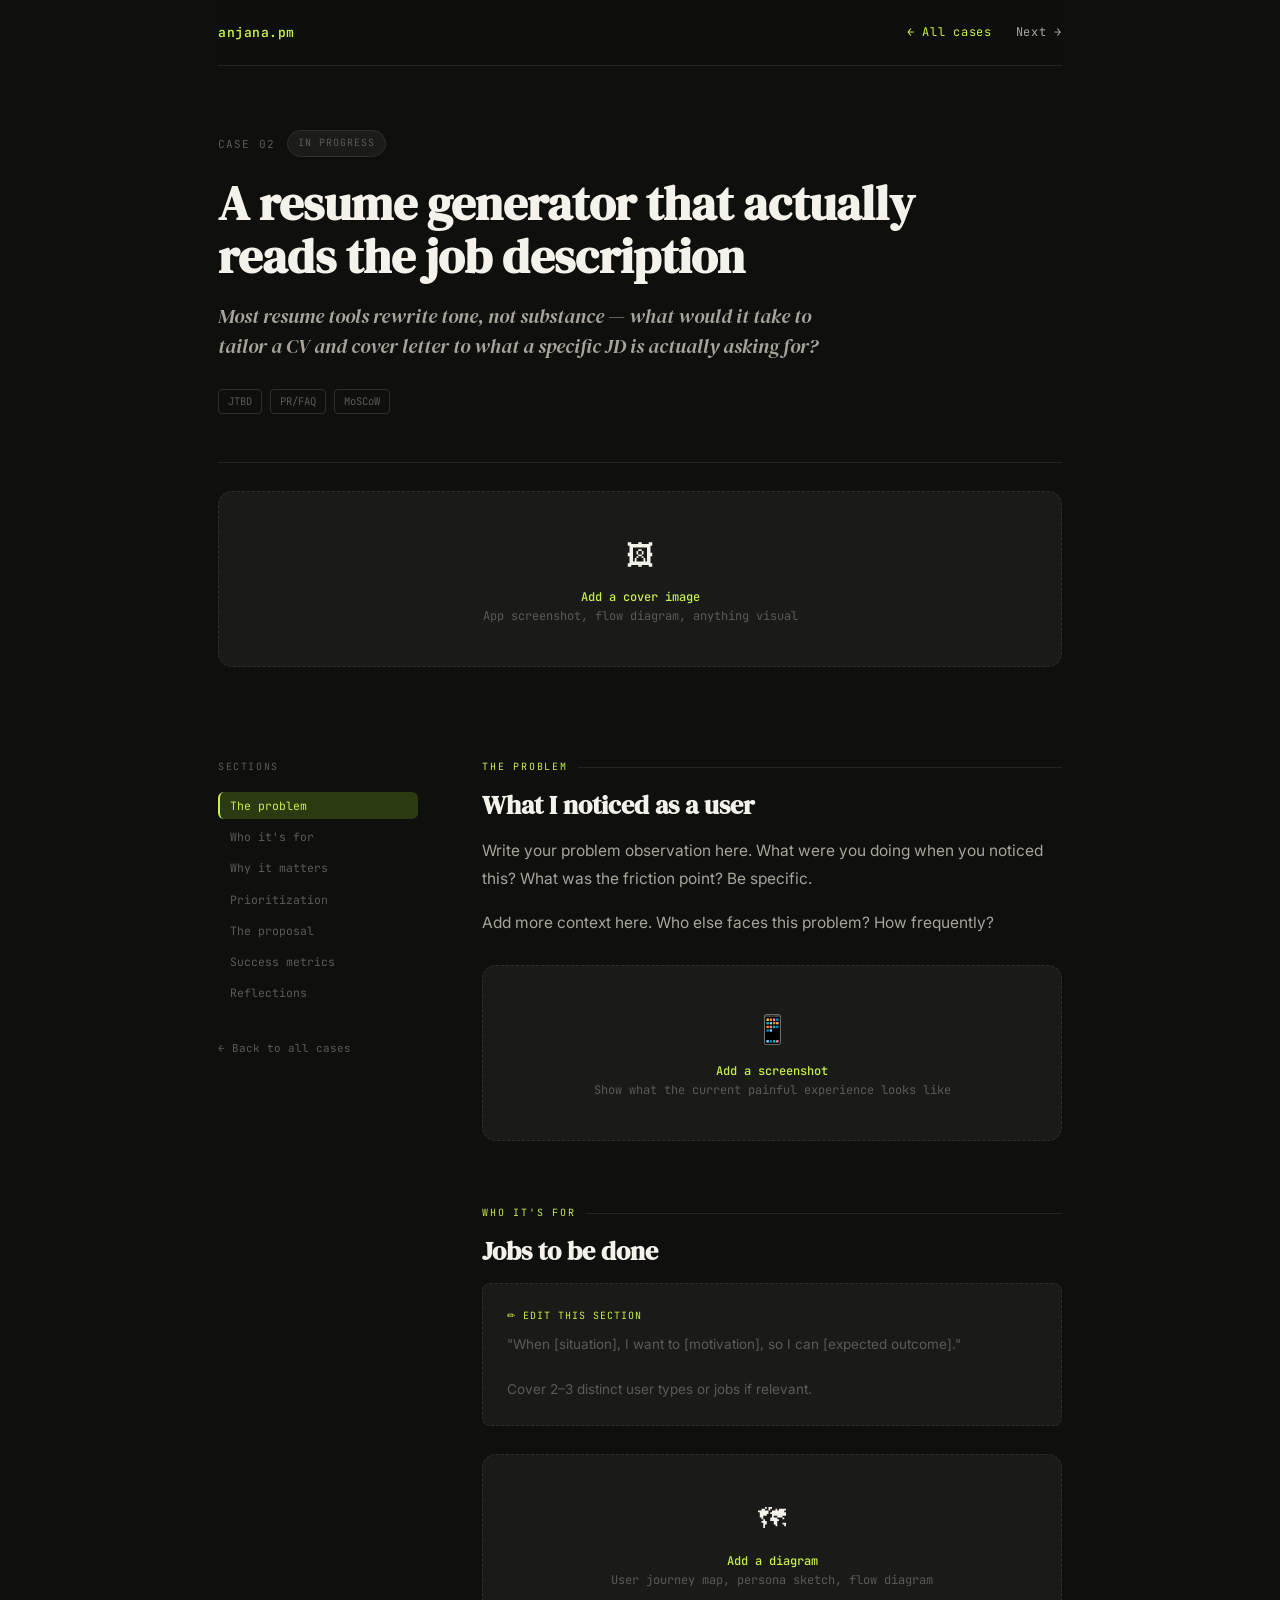
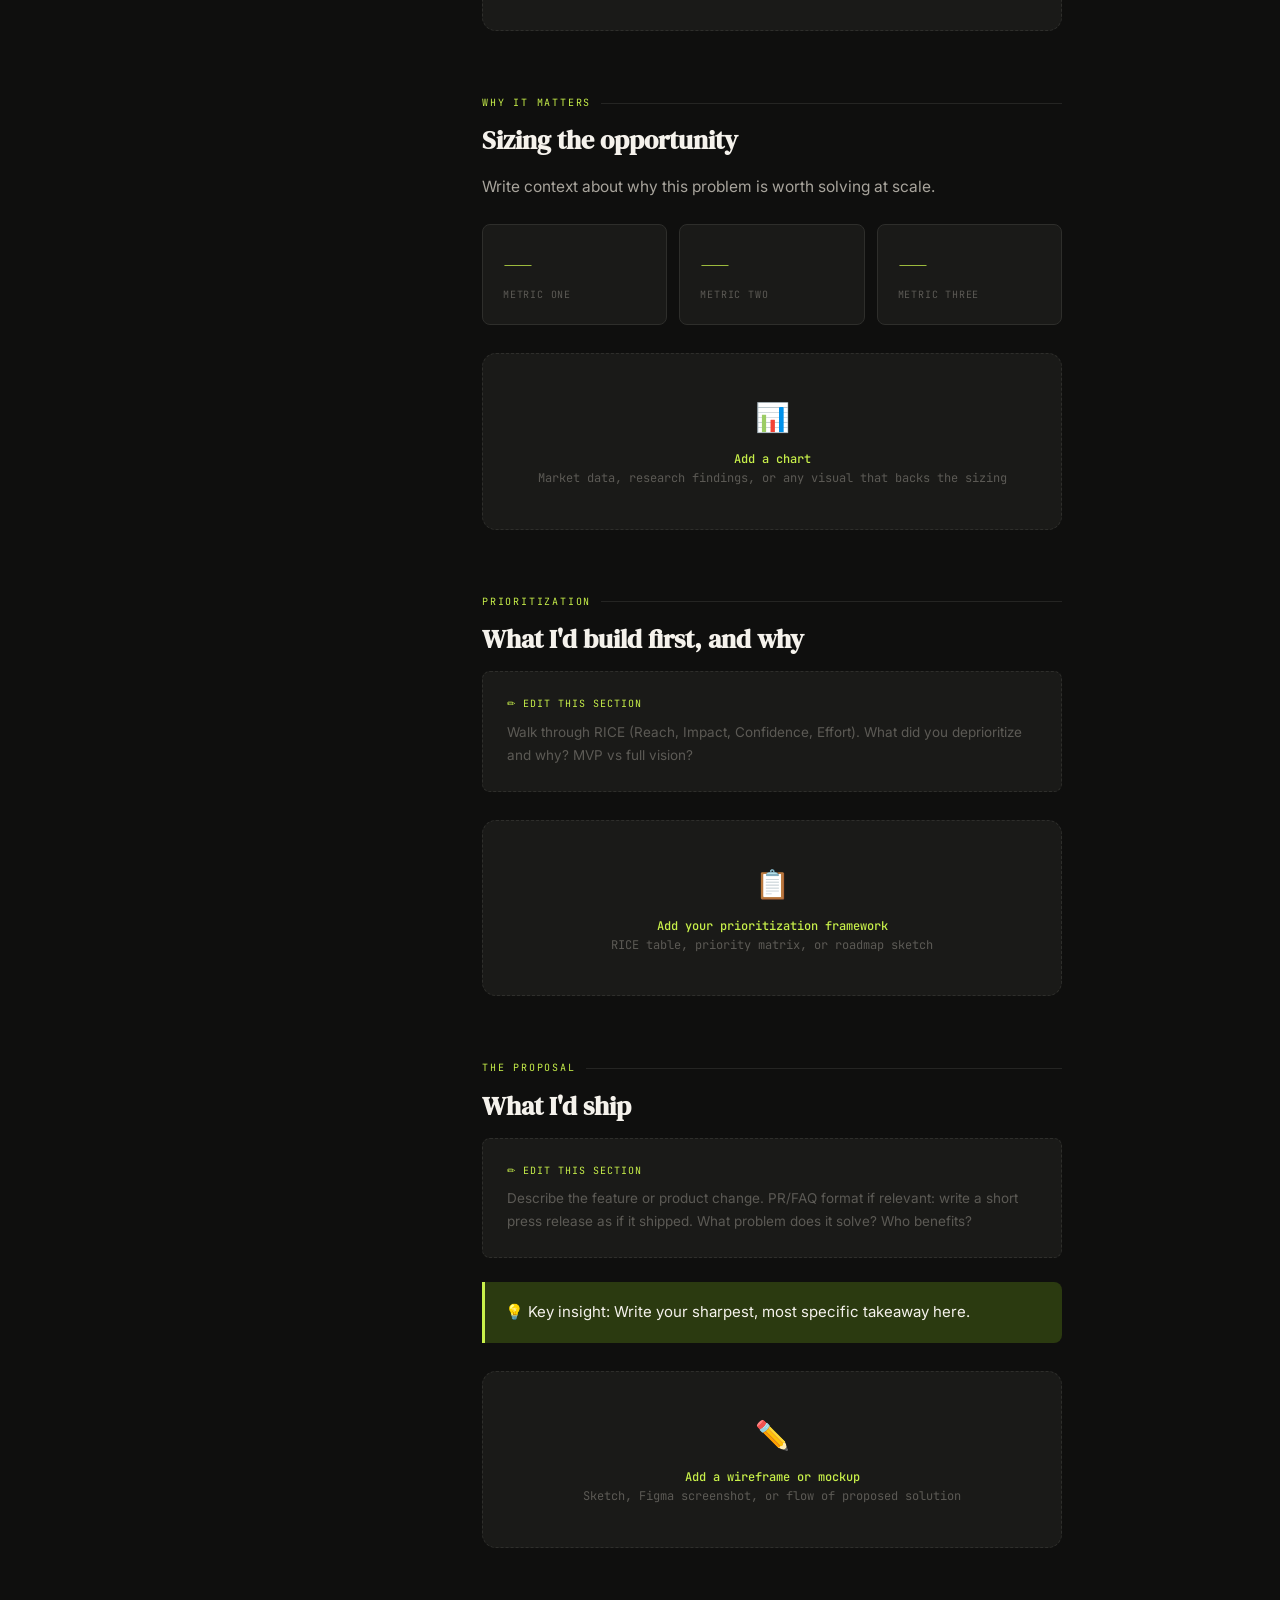
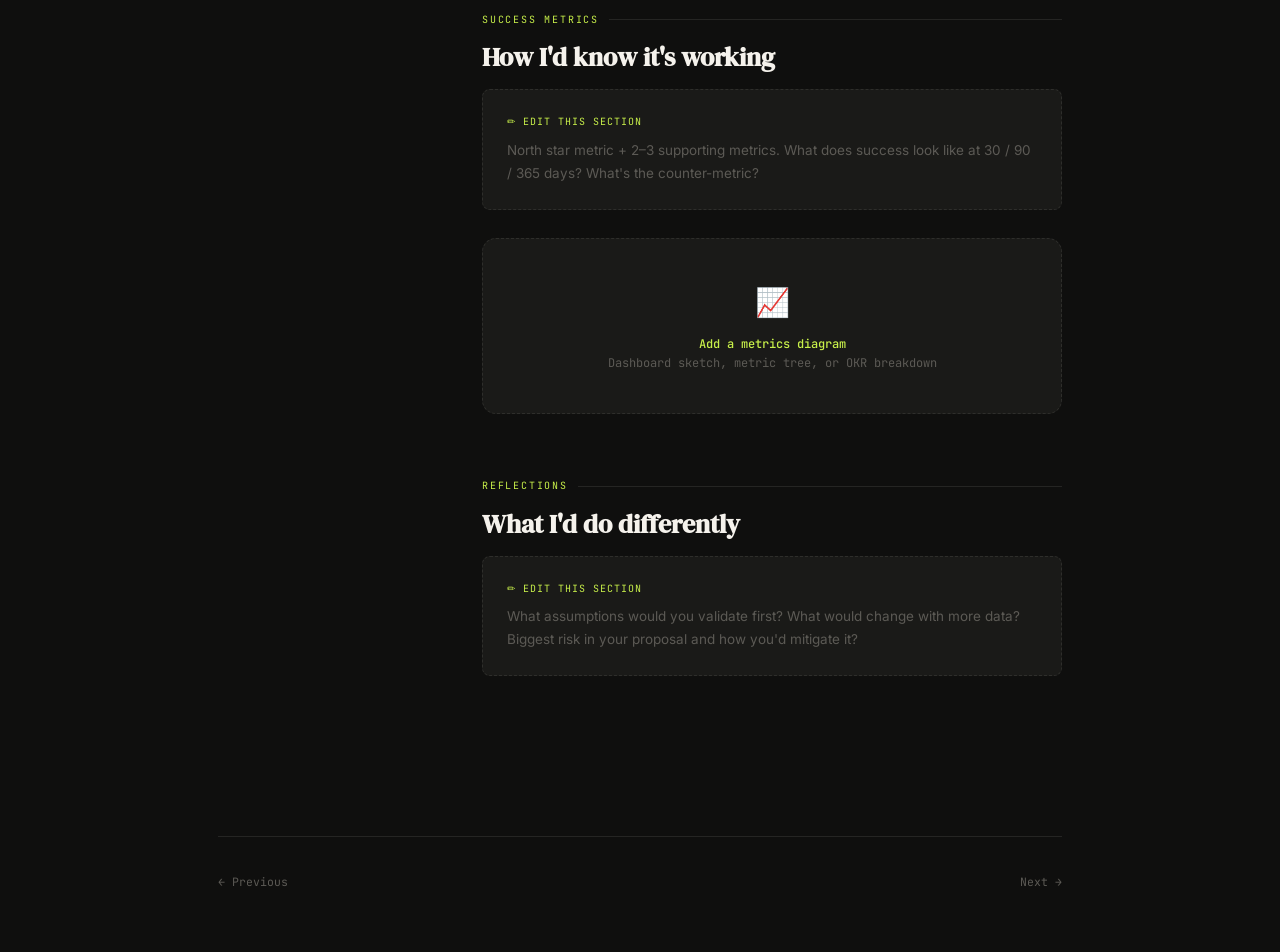
==== case-02.html @ 4e070dc6 "Add files via upload" ====
<!DOCTYPE html>
<html lang="en">
<head>
<meta charset="UTF-8">
<meta name="viewport" content="width=device-width, initial-scale=1.0">
<title>Case 02 — Resume Generator · Anjana</title>
<link rel="stylesheet" href="style.css">
</head>
<body>

<div class="wrap">
  <nav class="site-nav">
    <a href="index.html" class="nav-logo">anjana.pm</a>
    <div class="nav-links">
      <a href="index.html" class="active">← All cases</a>
      <a href="case-03.html">Next →</a>
    </div>
  </nav>
</div>

<div class="wrap">
  <div class="case-hero">
    <div class="case-hero-top">
      <span class="case-hero-num">CASE 02</span>
      <span class="badge draft">In progress</span>
    </div>
    <h1>A resume generator that actually reads the job description</h1>
    <p class="case-hero-q">Most resume tools rewrite tone, not substance — what would it take to tailor a CV and cover letter to what a specific JD is actually asking for?</p>
    <div class="case-hero-meta">
      <span class="tag">JTBD</span>
      <span class="tag">PR/FAQ</span>
      <span class="tag">MoSCoW</span>
    </div>
  </div>
</div>

<!-- Hero image zone -->
<div class="wrap">

        <!-- IMAGE ZONE -->
        <div class="img-zone" data-key="c02-hero" style="max-width: 100%;">
          <input type="file" accept="image/*">
          <div class="img-drop">
            <div class="img-drop-icon">🖼</div>
            <div class="img-drop-text">
              <strong>Add a cover image</strong><br>
              App screenshot, flow diagram, anything visual
            </div>
          </div>
          <div class="img-preview">
            <img src="" alt="Add a cover image">
            <button class="img-remove">Remove</button>
            <p class="img-preview-caption">Add a cover image</p>
          </div>
        </div>
</div>

<div class="wrap">
  <div class="case-layout">

    <aside class="case-sidebar">
      <div class="sidebar-label">Sections</div>
      <ul class="sidebar-nav">
        <li><a href="#problem">The problem</a></li>
        <li><a href="#jtbd">Who it's for</a></li>
        <li><a href="#sizing">Why it matters</a></li>
        <li><a href="#prioritization">Prioritization</a></li>
        <li><a href="#proposal">The proposal</a></li>
        <li><a href="#metrics">Success metrics</a></li>
        <li><a href="#reflections">Reflections</a></li>
      </ul>
      <a href="index.html" class="sidebar-back">← Back to all cases</a>
    </aside>

    <main>

      <section class="cs-section" id="problem">
        <div class="cs-section-label">The problem</div>
        <h2>What I noticed as a user</h2>
        <p><!-- EDIT: Describe the friction. Specific moment, specific pain. -->
          Write your problem observation here. What were you doing when you noticed this? What was the friction point? Be specific.
        </p>
        <p><!-- EDIT: Add more context. Who else faces this? How often? -->
          Add more context here. Who else faces this problem? How frequently?
        </p>

        <!-- IMAGE ZONE -->
        <div class="img-zone" data-key="c02-problem">
          <input type="file" accept="image/*">
          <div class="img-drop">
            <div class="img-drop-icon">📱</div>
            <div class="img-drop-text">
              <strong>Add a screenshot</strong><br>
              Show what the current painful experience looks like
            </div>
          </div>
          <div class="img-preview">
            <img src="" alt="Add a screenshot">
            <button class="img-remove">Remove</button>
            <p class="img-preview-caption">Add a screenshot</p>
          </div>
        </div>
      </section>

      <section class="cs-section" id="jtbd">
        <div class="cs-section-label">Who it's for</div>
        <h2>Jobs to be done</h2>
        <div class="placeholder">
          <div class="placeholder-label">✏ Edit this section</div>
          <p>"When [situation], I want to [motivation], so I can [expected outcome]."<br><br>Cover 2–3 distinct user types or jobs if relevant.</p>
        </div>

        <!-- IMAGE ZONE -->
        <div class="img-zone" data-key="c02-jtbd">
          <input type="file" accept="image/*">
          <div class="img-drop">
            <div class="img-drop-icon">🗺</div>
            <div class="img-drop-text">
              <strong>Add a diagram</strong><br>
              User journey map, persona sketch, flow diagram
            </div>
          </div>
          <div class="img-preview">
            <img src="" alt="Add a diagram">
            <button class="img-remove">Remove</button>
            <p class="img-preview-caption">Add a diagram</p>
          </div>
        </div>
      </section>

      <section class="cs-section" id="sizing">
        <div class="cs-section-label">Why it matters</div>
        <h2>Sizing the opportunity</h2>
        <p><!-- EDIT: Market size, frequency, who gets hurt at scale -->
          Write context about why this problem is worth solving at scale.
        </p>
        <div class="metrics-row">
          <div class="metric-card"><div class="metric-value">—</div><div class="metric-label">Metric one</div></div>
          <div class="metric-card"><div class="metric-value">—</div><div class="metric-label">Metric two</div></div>
          <div class="metric-card"><div class="metric-value">—</div><div class="metric-label">Metric three</div></div>
        </div>

        <!-- IMAGE ZONE -->
        <div class="img-zone" data-key="c02-sizing">
          <input type="file" accept="image/*">
          <div class="img-drop">
            <div class="img-drop-icon">📊</div>
            <div class="img-drop-text">
              <strong>Add a chart</strong><br>
              Market data, research findings, or any visual that backs the sizing
            </div>
          </div>
          <div class="img-preview">
            <img src="" alt="Add a chart">
            <button class="img-remove">Remove</button>
            <p class="img-preview-caption">Add a chart</p>
          </div>
        </div>
      </section>

      <section class="cs-section" id="prioritization">
        <div class="cs-section-label">Prioritization</div>
        <h2>What I'd build first, and why</h2>
        <div class="placeholder">
          <div class="placeholder-label">✏ Edit this section</div>
          <p>Walk through RICE (Reach, Impact, Confidence, Effort). What did you deprioritize and why? MVP vs full vision?</p>
        </div>

        <!-- IMAGE ZONE -->
        <div class="img-zone" data-key="c02-priority">
          <input type="file" accept="image/*">
          <div class="img-drop">
            <div class="img-drop-icon">📋</div>
            <div class="img-drop-text">
              <strong>Add your prioritization framework</strong><br>
              RICE table, priority matrix, or roadmap sketch
            </div>
          </div>
          <div class="img-preview">
            <img src="" alt="Add your prioritization framework">
            <button class="img-remove">Remove</button>
            <p class="img-preview-caption">Add your prioritization framework</p>
          </div>
        </div>
      </section>

      <section class="cs-section" id="proposal">
        <div class="cs-section-label">The proposal</div>
        <h2>What I'd ship</h2>
        <div class="placeholder">
          <div class="placeholder-label">✏ Edit this section</div>
          <p>Describe the feature or product change. PR/FAQ format if relevant: write a short press release as if it shipped. What problem does it solve? Who benefits?</p>
        </div>
        <div class="callout">
          💡 Key insight: Write your sharpest, most specific takeaway here.
        </div>

        <!-- IMAGE ZONE -->
        <div class="img-zone" data-key="c02-proposal">
          <input type="file" accept="image/*">
          <div class="img-drop">
            <div class="img-drop-icon">✏️</div>
            <div class="img-drop-text">
              <strong>Add a wireframe or mockup</strong><br>
              Sketch, Figma screenshot, or flow of proposed solution
            </div>
          </div>
          <div class="img-preview">
            <img src="" alt="Add a wireframe or mockup">
            <button class="img-remove">Remove</button>
            <p class="img-preview-caption">Add a wireframe or mockup</p>
          </div>
        </div>
      </section>

      <section class="cs-section" id="metrics">
        <div class="cs-section-label">Success metrics</div>
        <h2>How I'd know it's working</h2>
        <div class="placeholder">
          <div class="placeholder-label">✏ Edit this section</div>
          <p>North star metric + 2–3 supporting metrics. What does success look like at 30 / 90 / 365 days? What's the counter-metric?</p>
        </div>

        <!-- IMAGE ZONE -->
        <div class="img-zone" data-key="c02-metrics">
          <input type="file" accept="image/*">
          <div class="img-drop">
            <div class="img-drop-icon">📈</div>
            <div class="img-drop-text">
              <strong>Add a metrics diagram</strong><br>
              Dashboard sketch, metric tree, or OKR breakdown
            </div>
          </div>
          <div class="img-preview">
            <img src="" alt="Add a metrics diagram">
            <button class="img-remove">Remove</button>
            <p class="img-preview-caption">Add a metrics diagram</p>
          </div>
        </div>
      </section>

      <section class="cs-section" id="reflections">
        <div class="cs-section-label">Reflections</div>
        <h2>What I'd do differently</h2>
        <div class="placeholder">
          <div class="placeholder-label">✏ Edit this section</div>
          <p>What assumptions would you validate first? What would change with more data? Biggest risk in your proposal and how you'd mitigate it?</p>
        </div>
      </section>

    </main>
  </div>

  <footer class="site-footer">
    <a href="case-01.html">← Previous</a>
    <a href="case-03.html">Next →</a>
  </footer>
</div>

<script src="portfolio.js"></script>
</body>
</html>
---- style.css ----
/* ═══════════════════════════════════════════════
   ANJANA — PM PORTFOLIO · STYLE SYSTEM
   Dark canvas · Chartreuse accent · Mono precision
   ═══════════════════════════════════════════════ */

@import url('https://fonts.googleapis.com/css2?family=DM+Serif+Display:ital@0;1&family=Inter:wght@400;500;600&family=JetBrains+Mono:wght@400;500;600&display=swap');

:root {
  --bg:           #0F0F0E;
  --surface:      #1A1A18;
  --surface-high: #242422;
  --border:       #2E2E2B;
  --border-soft:  #252523;
  --ink:          #F5F2EC;
  --ink-mid:      #A8A49C;
  --ink-dim:      #5C5A55;
  --accent:       #C8F04A;
  --accent-dim:   #2B3A10;
  --danger:       #F04A4A;
  --radius-sm:    8px;
  --radius-md:    14px;
  --radius-lg:    20px;
}

*, *::before, *::after { margin: 0; padding: 0; box-sizing: border-box; }
html { scroll-behavior: smooth; }

body {
  background: var(--bg);
  color: var(--ink);
  font-family: 'Inter', sans-serif;
  line-height: 1.65;
  -webkit-font-smoothing: antialiased;
  min-height: 100vh;
}

/* ── SCROLLBAR ── */
::-webkit-scrollbar { width: 6px; }
::-webkit-scrollbar-track { background: var(--bg); }
::-webkit-scrollbar-thumb { background: var(--border); border-radius: 3px; }

/* ── LAYOUT ── */
.wrap {
  max-width: 900px;
  margin: 0 auto;
  padding: 0 28px;
}

/* ── NAV ── */
.site-nav {
  display: flex;
  justify-content: space-between;
  align-items: center;
  padding: 22px 0;
  border-bottom: 1px solid var(--border-soft);
  position: sticky;
  top: 0;
  background: rgba(15,15,14,0.92);
  backdrop-filter: blur(12px);
  -webkit-backdrop-filter: blur(12px);
  z-index: 100;
}

.nav-logo {
  font-family: 'JetBrains Mono', monospace;
  font-size: 13px;
  font-weight: 600;
  color: var(--accent);
  text-decoration: none;
  letter-spacing: 0.04em;
}

.nav-links {
  display: flex;
  gap: 24px;
  align-items: center;
}

.nav-links a {
  font-family: 'JetBrains Mono', monospace;
  font-size: 12px;
  color: var(--ink-mid);
  text-decoration: none;
  letter-spacing: 0.06em;
  transition: color 0.2s;
}

.nav-links a:hover { color: var(--ink); }
.nav-links a.active { color: var(--accent); }

/* ── HOMEPAGE HERO ── */
.hero {
  padding: 96px 0 80px;
}

.hero-eyebrow {
  font-family: 'JetBrains Mono', monospace;
  font-size: 11px;
  letter-spacing: 0.18em;
  text-transform: uppercase;
  color: var(--accent);
  margin-bottom: 28px;
  display: flex;
  align-items: center;
  gap: 10px;
}

.hero-eyebrow::before {
  content: '';
  width: 20px; height: 1px;
  background: var(--accent);
  display: block;
}

.hero h1 {
  font-family: 'DM Serif Display', serif;
  font-size: clamp(40px, 7vw, 72px);
  line-height: 1.05;
  letter-spacing: -0.02em;
  margin-bottom: 28px;
  max-width: 720px;
}

.hero h1 em {
  font-style: italic;
  color: var(--accent);
}

.hero-lede {
  font-size: 17px;
  color: var(--ink-mid);
  max-width: 520px;
  margin-bottom: 40px;
  line-height: 1.7;
}

.hero-meta {
  display: flex;
  flex-wrap: wrap;
  gap: 10px;
}

.chip {
  font-family: 'JetBrains Mono', monospace;
  font-size: 11.5px;
  color: var(--ink-mid);
  border: 1px solid var(--border);
  border-radius: 100px;
  padding: 6px 14px;
  background: var(--surface);
  transition: border-color 0.2s, color 0.2s;
}

.chip a { color: inherit; text-decoration: none; }
.chip:hover { border-color: var(--accent); color: var(--accent); }

/* ── CASES GRID ── */
.cases-label {
  font-family: 'JetBrains Mono', monospace;
  font-size: 11px;
  letter-spacing: 0.16em;
  text-transform: uppercase;
  color: var(--ink-dim);
  padding: 56px 0 20px;
  border-top: 1px solid var(--border-soft);
}

.cases-list {
  display: flex;
  flex-direction: column;
  gap: 2px;
  padding-bottom: 80px;
}

/* ── CASE CARD ── */
.case-card {
  display: block;
  text-decoration: none;
  color: var(--ink);
  background: var(--surface);
  border: 1px solid var(--border-soft);
  border-radius: var(--radius-md);
  padding: 32px 32px 28px;
  position: relative;
  overflow: hidden;
  transition: border-color 0.25s, background 0.25s;
}

.case-card::before {
  content: attr(data-num);
  font-family: 'DM Serif Display', serif;
  font-size: 140px;
  color: var(--surface-high);
  position: absolute;
  right: 20px;
  top: -20px;
  line-height: 1;
  pointer-events: none;
  transition: color 0.25s, transform 0.35s cubic-bezier(0.22,1,0.36,1);
  transform: translateY(8px);
}

.case-card:hover {
  border-color: var(--accent);
  background: var(--surface-high);
}

.case-card:hover::before {
  color: rgba(200,240,74,0.07);
  transform: translateY(0px);
}

.card-top {
  display: flex;
  justify-content: space-between;
  align-items: center;
  margin-bottom: 16px;
  position: relative;
  z-index: 1;
}

.card-num {
  font-family: 'JetBrains Mono', monospace;
  font-size: 11px;
  color: var(--ink-dim);
  letter-spacing: 0.1em;
}

.badge {
  font-family: 'JetBrains Mono', monospace;
  font-size: 10px;
  letter-spacing: 0.1em;
  text-transform: uppercase;
  padding: 4px 10px;
  border-radius: 100px;
}

.badge.live    { background: var(--accent-dim); color: var(--accent); }
.badge.draft   { background: rgba(255,255,255,0.05); color: var(--ink-dim); border: 1px solid var(--border); }

.card-title {
  font-family: 'DM Serif Display', serif;
  font-size: 22px;
  line-height: 1.25;
  margin-bottom: 10px;
  max-width: 560px;
  position: relative;
  z-index: 1;
}

.card-question {
  font-size: 14px;
  color: var(--ink-mid);
  margin-bottom: 22px;
  max-width: 500px;
  line-height: 1.65;
  position: relative;
  z-index: 1;
}

.card-footer {
  display: flex;
  justify-content: space-between;
  align-items: center;
  flex-wrap: wrap;
  gap: 12px;
  padding-top: 18px;
  border-top: 1px solid var(--border-soft);
  position: relative;
  z-index: 1;
}

.tags { display: flex; gap: 6px; flex-wrap: wrap; }

.tag {
  font-family: 'JetBrains Mono', monospace;
  font-size: 10.5px;
  color: var(--ink-dim);
  border: 1px solid var(--border);
  padding: 3px 9px;
  border-radius: 4px;
  background: var(--bg);
}

.card-cta {
  font-family: 'JetBrains Mono', monospace;
  font-size: 12px;
  color: var(--accent);
  display: flex;
  align-items: center;
  gap: 6px;
  opacity: 0;
  transition: opacity 0.2s, gap 0.2s;
}

.case-card:hover .card-cta { opacity: 1; gap: 10px; }

/* ═══════════════════════════════════════════════
   CASE STUDY PAGE
   ═══════════════════════════════════════════════ */

/* Two-col layout on desktop */
.case-layout {
  display: grid;
  grid-template-columns: 200px 1fr;
  gap: 64px;
  padding: 64px 0 96px;
  align-items: start;
}

/* Sticky sidebar nav */
.case-sidebar {
  position: sticky;
  top: 72px;
}

.sidebar-label {
  font-family: 'JetBrains Mono', monospace;
  font-size: 10px;
  letter-spacing: 0.16em;
  text-transform: uppercase;
  color: var(--ink-dim);
  margin-bottom: 16px;
}

.sidebar-nav {
  list-style: none;
  display: flex;
  flex-direction: column;
  gap: 4px;
}

.sidebar-nav a {
  font-family: 'JetBrains Mono', monospace;
  font-size: 11.5px;
  color: var(--ink-dim);
  text-decoration: none;
  display: block;
  padding: 5px 10px;
  border-radius: 6px;
  border-left: 2px solid transparent;
  transition: color 0.2s, border-color 0.2s, background 0.2s;
  line-height: 1.5;
}

.sidebar-nav a:hover,
.sidebar-nav a.active {
  color: var(--accent);
  border-left-color: var(--accent);
  background: var(--accent-dim);
}

.sidebar-back {
  margin-top: 32px;
  font-family: 'JetBrains Mono', monospace;
  font-size: 11px;
  color: var(--ink-dim);
  text-decoration: none;
  display: flex;
  align-items: center;
  gap: 6px;
  transition: color 0.2s;
}

.sidebar-back:hover { color: var(--ink); }

/* Case hero (full width above layout) */
.case-hero {
  padding: 64px 0 48px;
  border-bottom: 1px solid var(--border-soft);
}

.case-hero-top {
  display: flex;
  align-items: center;
  gap: 12px;
  margin-bottom: 20px;
}

.case-hero-num {
  font-family: 'JetBrains Mono', monospace;
  font-size: 11px;
  color: var(--ink-dim);
  letter-spacing: 0.1em;
}

.case-hero h1 {
  font-family: 'DM Serif Display', serif;
  font-size: clamp(28px, 5vw, 48px);
  line-height: 1.1;
  margin-bottom: 18px;
  max-width: 740px;
}

.case-hero-q {
  font-family: 'DM Serif Display', serif;
  font-style: italic;
  font-size: 20px;
  color: var(--ink-mid);
  max-width: 600px;
  line-height: 1.5;
  margin-bottom: 28px;
}

.case-hero-meta {
  display: flex;
  gap: 8px;
  flex-wrap: wrap;
}

/* ── SECTIONS ── */
.cs-section {
  margin-bottom: 64px;
  scroll-margin-top: 88px;
}

.cs-section-label {
  font-family: 'JetBrains Mono', monospace;
  font-size: 10px;
  letter-spacing: 0.18em;
  text-transform: uppercase;
  color: var(--accent);
  margin-bottom: 14px;
  display: flex;
  align-items: center;
  gap: 10px;
}

.cs-section-label::after {
  content: '';
  flex: 1;
  height: 1px;
  background: var(--border-soft);
}

.cs-section h2 {
  font-family: 'DM Serif Display', serif;
  font-size: 26px;
  margin-bottom: 16px;
  line-height: 1.2;
}

.cs-section p {
  font-size: 15.5px;
  color: var(--ink-mid);
  line-height: 1.8;
  margin-bottom: 16px;
  max-width: 600px;
}

.cs-section p:last-child { margin-bottom: 0; }

/* Callout */
.callout {
  background: var(--accent-dim);
  border-left: 3px solid var(--accent);
  border-radius: 0 var(--radius-sm) var(--radius-sm) 0;
  padding: 18px 20px;
  margin: 24px 0;
  font-size: 15px;
  color: var(--ink);
  max-width: 600px;
  line-height: 1.65;
}

/* Metrics */
.metrics-row {
  display: grid;
  grid-template-columns: repeat(auto-fit, minmax(140px, 1fr));
  gap: 12px;
  margin: 24px 0;
}

.metric-card {
  background: var(--surface);
  border: 1px solid var(--border);
  border-radius: var(--radius-sm);
  padding: 20px;
}

.metric-value {
  font-family: 'DM Serif Display', serif;
  font-size: 36px;
  color: var(--accent);
  line-height: 1;
  margin-bottom: 6px;
}

.metric-label {
  font-family: 'JetBrains Mono', monospace;
  font-size: 10px;
  color: var(--ink-dim);
  text-transform: uppercase;
  letter-spacing: 0.08em;
}

/* ── IMAGE UPLOAD ZONES ── */
.img-zone {
  position: relative;
  margin: 28px 0;
  max-width: 640px;
}

.img-zone input[type="file"] {
  display: none;
}

.img-drop {
  border: 1.5px dashed var(--border);
  border-radius: var(--radius-md);
  padding: 40px 28px;
  text-align: center;
  cursor: pointer;
  transition: border-color 0.2s, background 0.2s;
  background: var(--surface);
}

.img-drop:hover,
.img-drop.dragover {
  border-color: var(--accent);
  background: var(--accent-dim);
}

.img-drop-icon {
  font-size: 28px;
  margin-bottom: 10px;
}

.img-drop-text {
  font-family: 'JetBrains Mono', monospace;
  font-size: 12px;
  color: var(--ink-dim);
  line-height: 1.6;
}

.img-drop-text strong {
  color: var(--accent);
  font-weight: 500;
}

.img-preview {
  display: none;
  position: relative;
}

.img-preview img {
  width: 100%;
  border-radius: var(--radius-md);
  border: 1px solid var(--border);
  display: block;
}

.img-preview-caption {
  font-family: 'JetBrains Mono', monospace;
  font-size: 11px;
  color: var(--ink-dim);
  margin-top: 8px;
  font-style: italic;
}

.img-remove {
  position: absolute;
  top: 10px;
  right: 10px;
  background: rgba(15,15,14,0.85);
  border: 1px solid var(--border);
  border-radius: 6px;
  color: var(--ink-mid);
  font-family: 'JetBrains Mono', monospace;
  font-size: 11px;
  padding: 4px 10px;
  cursor: pointer;
  transition: color 0.2s, border-color 0.2s;
}

.img-remove:hover { color: var(--danger); border-color: var(--danger); }

/* Placeholder block */
.placeholder {
  background: var(--surface);
  border: 1px dashed var(--border);
  border-radius: var(--radius-sm);
  padding: 24px;
  max-width: 600px;
}

.placeholder-label {
  font-family: 'JetBrains Mono', monospace;
  font-size: 10px;
  letter-spacing: 0.1em;
  text-transform: uppercase;
  color: var(--accent);
  margin-bottom: 8px;
}

.placeholder p {
  font-size: 13.5px;
  color: var(--ink-dim);
  line-height: 1.7;
  max-width: 100%;
}

/* ── FOOTER ── */
.site-footer {
  border-top: 1px solid var(--border-soft);
  padding: 36px 0 60px;
  display: flex;
  justify-content: space-between;
  align-items: center;
  flex-wrap: wrap;
  gap: 16px;
}

.site-footer span,
.site-footer a {
  font-family: 'JetBrains Mono', monospace;
  font-size: 11.5px;
  color: var(--ink-dim);
  text-decoration: none;
}

.site-footer a:hover { color: var(--accent); }

/* ── RESPONSIVE ── */
@media (max-width: 720px) {
  .case-layout {
    grid-template-columns: 1fr;
    gap: 0;
  }
  .case-sidebar {
    position: static;
    border-bottom: 1px solid var(--border-soft);
    padding-bottom: 28px;
    margin-bottom: 40px;
  }
  .sidebar-nav { flex-direction: row; flex-wrap: wrap; }
  .hero { padding: 64px 0 56px; }
  .case-card { padding: 24px; }
  .case-card::before { font-size: 80px; }
  .metrics-row { grid-template-columns: 1fr 1fr; }
}

@media (prefers-reduced-motion: reduce) {
  .case-card, .case-card::before, .card-cta,
  .nav-links a, .chip, .img-drop { transition: none; }
  .case-card:hover { transform: none; }
}
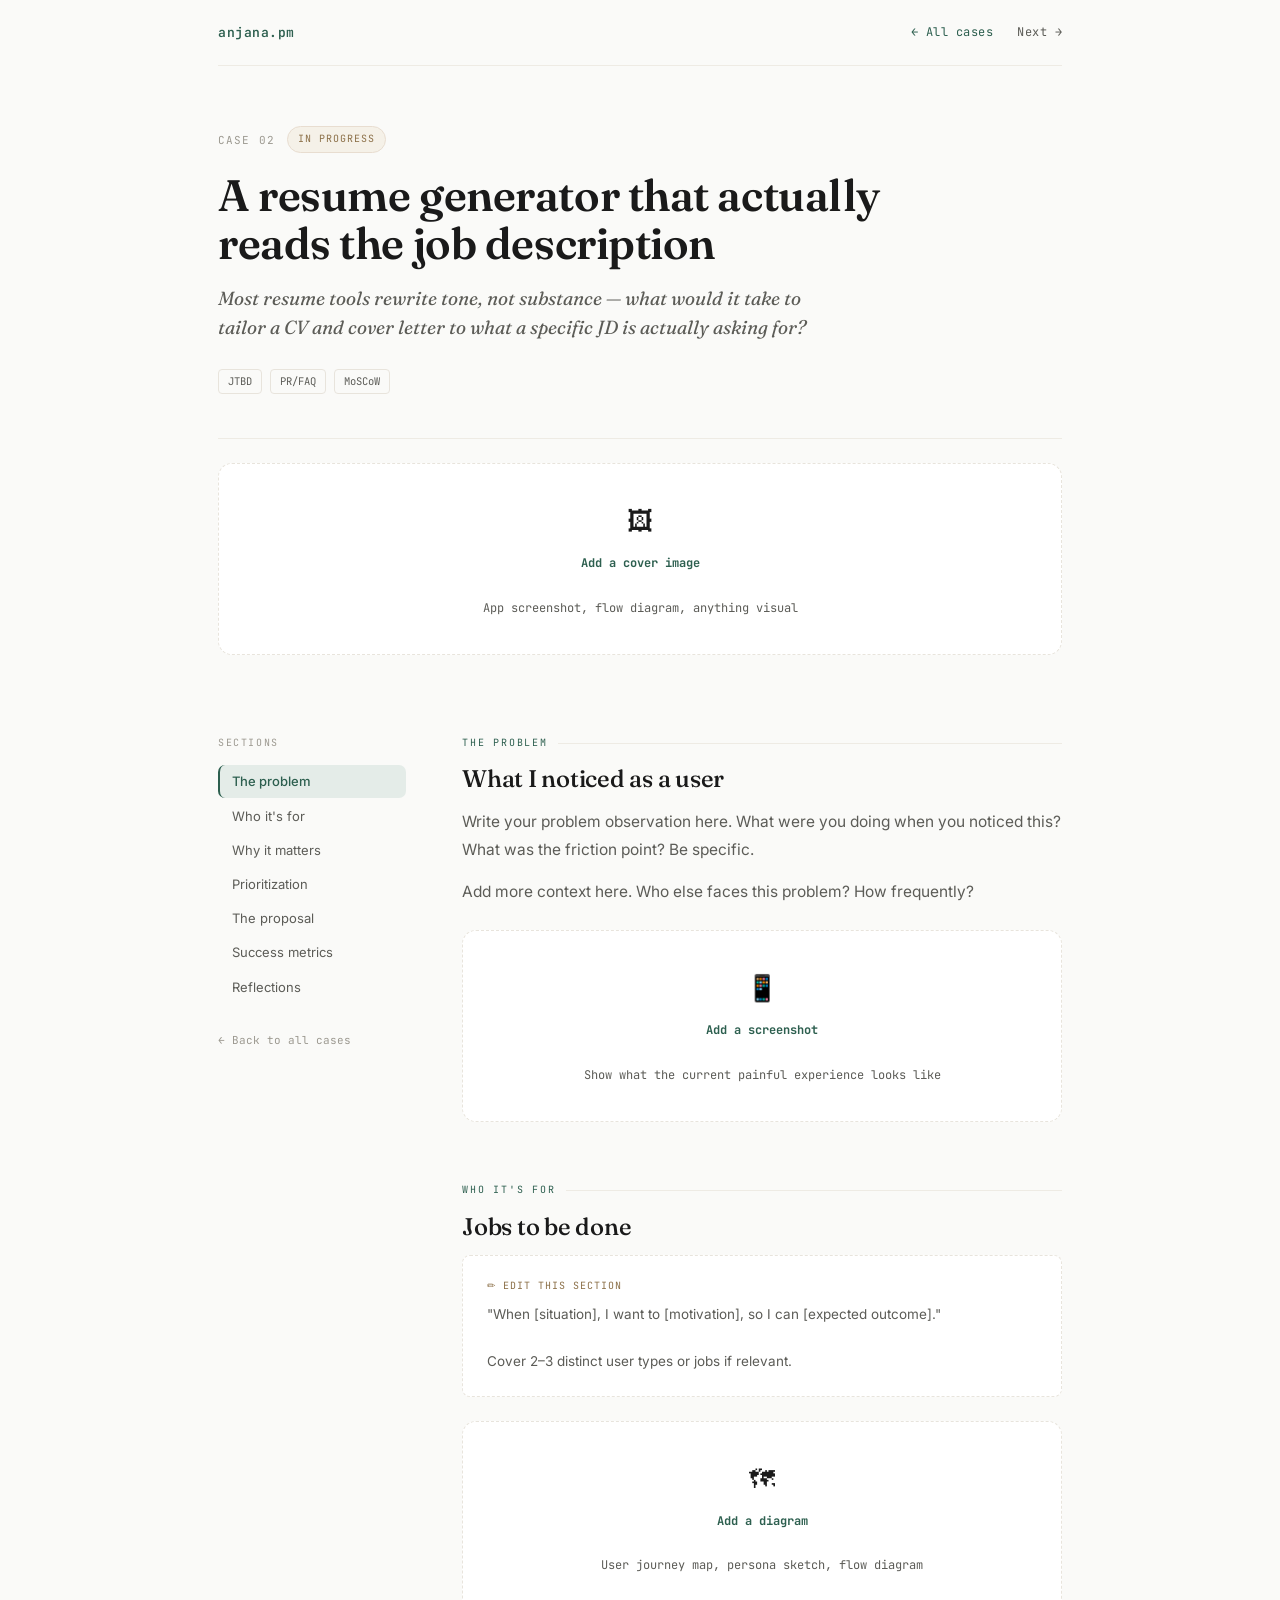
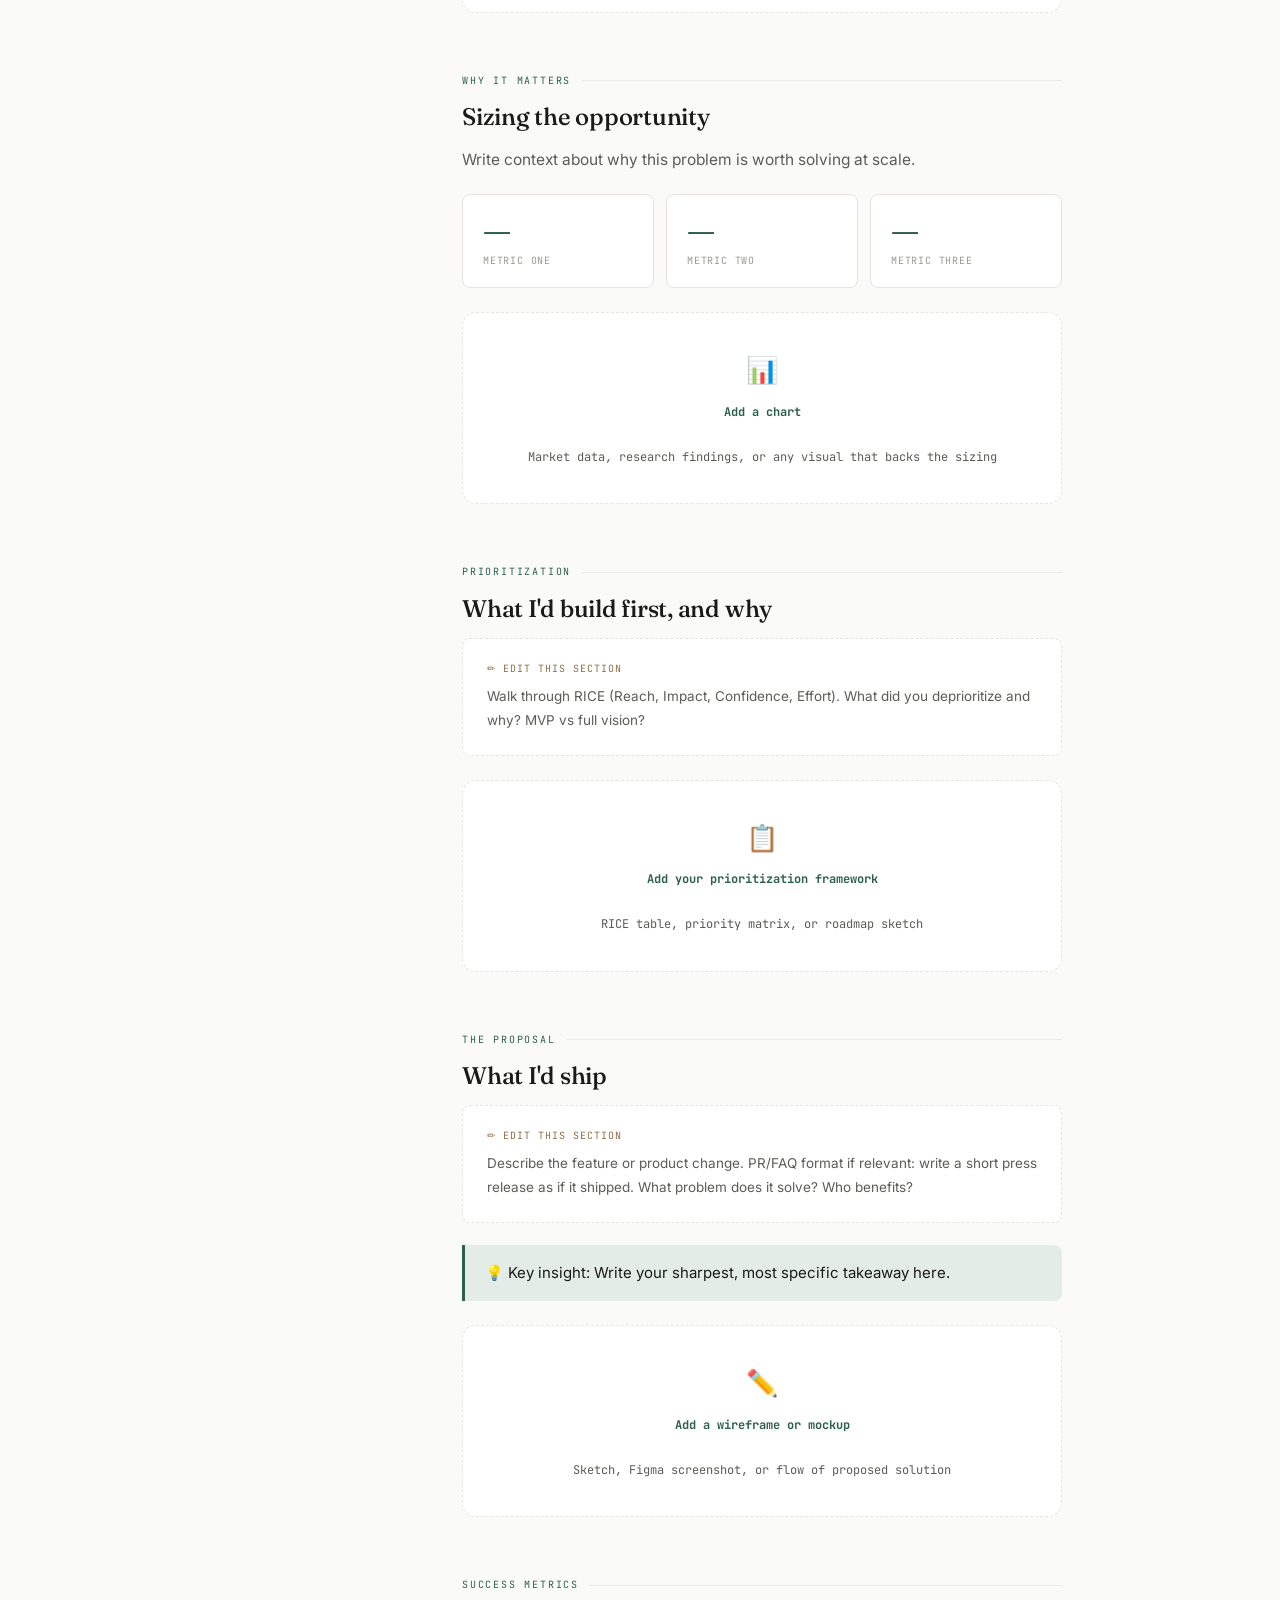
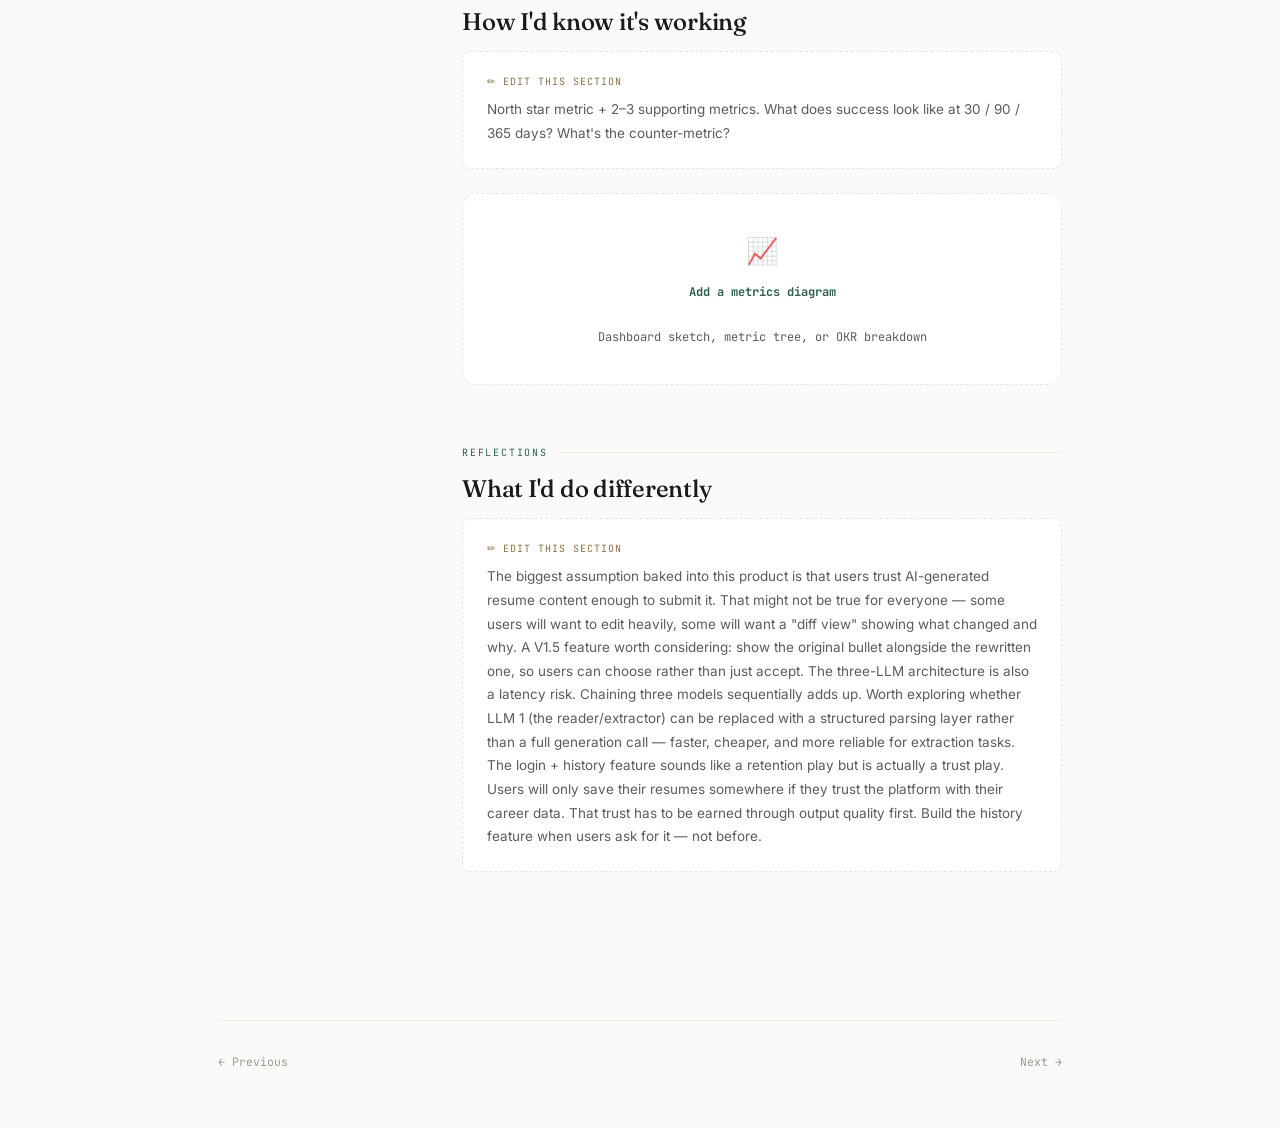
==== commit 0c288289: "Update case-02.html" ====
--- a/case-02.html
+++ b/case-02.html
@@ -244,7 +244,9 @@
         <h2>What I'd do differently</h2>
         <div class="placeholder">
           <div class="placeholder-label">✏ Edit this section</div>
-          <p>What assumptions would you validate first? What would change with more data? Biggest risk in your proposal and how you'd mitigate it?</p>
+          <p>The biggest assumption baked into this product is that users trust AI-generated resume content enough to submit it. That might not be true for everyone — some users will want to edit heavily, some will want a "diff view" showing what changed and why. A V1.5 feature worth considering: show the original bullet alongside the rewritten one, so users can choose rather than just accept.
+The three-LLM architecture is also a latency risk. Chaining three models sequentially adds up. Worth exploring whether LLM 1 (the reader/extractor) can be replaced with a structured parsing layer rather than a full generation call — faster, cheaper, and more reliable for extraction tasks.
+The login + history feature sounds like a retention play but is actually a trust play. Users will only save their resumes somewhere if they trust the platform with their career data. That trust has to be earned through output quality first. Build the history feature when users ask for it — not before.</p>
         </div>
       </section>
 
@@ -259,4 +261,4 @@
 
 <script src="portfolio.js"></script>
 </body>
-</html>+</html>
--- a/style.css
+++ b/style.css
@@ -1,22 +1,25 @@
 /* ═══════════════════════════════════════════════
    ANJANA — PM PORTFOLIO · STYLE SYSTEM
-   Dark canvas · Chartreuse accent · Mono precision
+   Light mode · Warm white · Teal accent
    ═══════════════════════════════════════════════ */
 
-@import url('https://fonts.googleapis.com/css2?family=DM+Serif+Display:ital@0;1&family=Inter:wght@400;500;600&family=JetBrains+Mono:wght@400;500;600&display=swap');
+@import url('https://fonts.googleapis.com/css2?family=Fraunces:opsz,ital,wght@9..144,0,400;9..144,0,500;9..144,0,600;9..144,1,400&family=Inter:wght@400;500;600&family=JetBrains+Mono:wght@400;500;600&display=swap');
 
 :root {
-  --bg:           #0F0F0E;
-  --surface:      #1A1A18;
-  --surface-high: #242422;
-  --border:       #2E2E2B;
-  --border-soft:  #252523;
-  --ink:          #F5F2EC;
-  --ink-mid:      #A8A49C;
-  --ink-dim:      #5C5A55;
-  --accent:       #C8F04A;
-  --accent-dim:   #2B3A10;
-  --danger:       #F04A4A;
+  --bg:           #FAFAF8;
+  --surface:      #FFFFFF;
+  --surface-high: #F3F1EC;
+  --border:       #E8E4DC;
+  --border-soft:  #EEEBE4;
+  --ink:          #1A1A1A;
+  --ink-mid:      #5C5C57;
+  --ink-dim:      #9C9990;
+  --accent:       #2D5F4F;
+  --accent-soft:  #E4ECE8;
+  --accent-dim:   #D0E4DC;
+  --brown:        #8B6F47;
+  --brown-soft:   #F5F1E8;
+  --danger:       #C0392B;
   --radius-sm:    8px;
   --radius-md:    14px;
   --radius-lg:    20px;
@@ -55,7 +58,7 @@
   border-bottom: 1px solid var(--border-soft);
   position: sticky;
   top: 0;
-  background: rgba(15,15,14,0.92);
+  background: rgba(250,250,248,0.92);
   backdrop-filter: blur(12px);
   -webkit-backdrop-filter: blur(12px);
   z-index: 100;
@@ -81,7 +84,7 @@
   font-size: 12px;
   color: var(--ink-mid);
   text-decoration: none;
-  letter-spacing: 0.06em;
+  letter-spacing: 0.04em;
   transition: color 0.2s;
 }
 
@@ -90,7 +93,7 @@
 
 /* ── HOMEPAGE HERO ── */
 .hero {
-  padding: 96px 0 80px;
+  padding: 88px 0 72px;
 }
 
 .hero-eyebrow {
@@ -99,7 +102,7 @@
   letter-spacing: 0.18em;
   text-transform: uppercase;
   color: var(--accent);
-  margin-bottom: 28px;
+  margin-bottom: 24px;
   display: flex;
   align-items: center;
   gap: 10px;
@@ -113,11 +116,12 @@
 }
 
 .hero h1 {
-  font-family: 'DM Serif Display', serif;
-  font-size: clamp(40px, 7vw, 72px);
-  line-height: 1.05;
+  font-family: 'Fraunces', serif;
+  font-size: clamp(36px, 6vw, 60px);
+  font-weight: 600;
+  line-height: 1.08;
   letter-spacing: -0.02em;
-  margin-bottom: 28px;
+  margin-bottom: 24px;
   max-width: 720px;
 }
 
@@ -130,8 +134,8 @@
   font-size: 17px;
   color: var(--ink-mid);
   max-width: 520px;
-  margin-bottom: 40px;
-  line-height: 1.7;
+  margin-bottom: 36px;
+  line-height: 1.75;
 }
 
 .hero-meta {
@@ -154,21 +158,21 @@
 .chip a { color: inherit; text-decoration: none; }
 .chip:hover { border-color: var(--accent); color: var(--accent); }
 
-/* ── CASES GRID ── */
+/* ── CASES LIST ── */
 .cases-label {
   font-family: 'JetBrains Mono', monospace;
   font-size: 11px;
   letter-spacing: 0.16em;
   text-transform: uppercase;
   color: var(--ink-dim);
-  padding: 56px 0 20px;
+  padding: 48px 0 20px;
   border-top: 1px solid var(--border-soft);
 }
 
 .cases-list {
   display: flex;
   flex-direction: column;
-  gap: 2px;
+  gap: 12px;
   padding-bottom: 80px;
 }
 
@@ -178,43 +182,44 @@
   text-decoration: none;
   color: var(--ink);
   background: var(--surface);
-  border: 1px solid var(--border-soft);
+  border: 1px solid var(--border);
   border-radius: var(--radius-md);
-  padding: 32px 32px 28px;
+  padding: 28px 28px 24px;
   position: relative;
   overflow: hidden;
-  transition: border-color 0.25s, background 0.25s;
+  transition: border-color 0.22s, box-shadow 0.22s, transform 0.22s;
 }
 
 .case-card::before {
   content: attr(data-num);
-  font-family: 'DM Serif Display', serif;
-  font-size: 140px;
+  font-family: 'Fraunces', serif;
+  font-size: 130px;
   color: var(--surface-high);
   position: absolute;
-  right: 20px;
-  top: -20px;
+  right: 16px;
+  top: -16px;
   line-height: 1;
   pointer-events: none;
   transition: color 0.25s, transform 0.35s cubic-bezier(0.22,1,0.36,1);
-  transform: translateY(8px);
+  transform: translateY(6px);
 }
 
 .case-card:hover {
   border-color: var(--accent);
-  background: var(--surface-high);
+  box-shadow: 0 8px 28px -10px rgba(45,95,79,0.18);
+  transform: translateY(-2px);
 }
 
 .case-card:hover::before {
-  color: rgba(200,240,74,0.07);
-  transform: translateY(0px);
+  color: var(--accent-dim);
+  transform: translateY(0);
 }
 
 .card-top {
   display: flex;
   justify-content: space-between;
   align-items: center;
-  margin-bottom: 16px;
+  margin-bottom: 14px;
   position: relative;
   z-index: 1;
 }
@@ -235,25 +240,27 @@
   border-radius: 100px;
 }
 
-.badge.live    { background: var(--accent-dim); color: var(--accent); }
-.badge.draft   { background: rgba(255,255,255,0.05); color: var(--ink-dim); border: 1px solid var(--border); }
+.badge.live  { background: var(--accent-soft); color: var(--accent); }
+.badge.draft { background: var(--brown-soft);  color: var(--brown); border: 1px solid #E8DDD0; }
 
 .card-title {
-  font-family: 'DM Serif Display', serif;
+  font-family: 'Fraunces', serif;
   font-size: 22px;
+  font-weight: 500;
   line-height: 1.25;
   margin-bottom: 10px;
   max-width: 560px;
   position: relative;
   z-index: 1;
+  letter-spacing: -0.01em;
 }
 
 .card-question {
   font-size: 14px;
   color: var(--ink-mid);
-  margin-bottom: 22px;
+  margin-bottom: 20px;
   max-width: 500px;
-  line-height: 1.65;
+  line-height: 1.7;
   position: relative;
   z-index: 1;
 }
@@ -264,8 +271,8 @@
   align-items: center;
   flex-wrap: wrap;
   gap: 12px;
-  padding-top: 18px;
-  border-top: 1px solid var(--border-soft);
+  padding-top: 16px;
+  border-top: 1px dashed var(--border);
   position: relative;
   z-index: 1;
 }
@@ -275,7 +282,7 @@
 .tag {
   font-family: 'JetBrains Mono', monospace;
   font-size: 10.5px;
-  color: var(--ink-dim);
+  color: var(--ink-mid);
   border: 1px solid var(--border);
   padding: 3px 9px;
   border-radius: 4px;
@@ -299,16 +306,61 @@
    CASE STUDY PAGE
    ═══════════════════════════════════════════════ */
 
-/* Two-col layout on desktop */
+.case-hero {
+  padding: 60px 0 44px;
+  border-bottom: 1px solid var(--border-soft);
+}
+
+.case-hero-top {
+  display: flex;
+  align-items: center;
+  gap: 12px;
+  margin-bottom: 18px;
+}
+
+.case-hero-num {
+  font-family: 'JetBrains Mono', monospace;
+  font-size: 11px;
+  color: var(--ink-dim);
+  letter-spacing: 0.1em;
+}
+
+.case-hero h1 {
+  font-family: 'Fraunces', serif;
+  font-size: clamp(26px, 4.5vw, 44px);
+  font-weight: 600;
+  line-height: 1.1;
+  letter-spacing: -0.01em;
+  margin-bottom: 16px;
+  max-width: 740px;
+}
+
+.case-hero-q {
+  font-family: 'Fraunces', serif;
+  font-style: italic;
+  font-size: 19px;
+  color: var(--ink-mid);
+  max-width: 600px;
+  line-height: 1.55;
+  margin-bottom: 26px;
+}
+
+.case-hero-meta {
+  display: flex;
+  gap: 8px;
+  flex-wrap: wrap;
+}
+
+/* Two-col layout */
 .case-layout {
   display: grid;
-  grid-template-columns: 200px 1fr;
-  gap: 64px;
-  padding: 64px 0 96px;
+  grid-template-columns: 188px 1fr;
+  gap: 56px;
+  padding: 56px 0 88px;
   align-items: start;
 }
 
-/* Sticky sidebar nav */
+/* Sticky sidebar */
 .case-sidebar {
   position: sticky;
   top: 72px;
@@ -320,38 +372,43 @@
   letter-spacing: 0.16em;
   text-transform: uppercase;
   color: var(--ink-dim);
-  margin-bottom: 16px;
+  margin-bottom: 14px;
 }
 
 .sidebar-nav {
   list-style: none;
   display: flex;
   flex-direction: column;
-  gap: 4px;
+  gap: 2px;
 }
 
 .sidebar-nav a {
-  font-family: 'JetBrains Mono', monospace;
-  font-size: 11.5px;
-  color: var(--ink-dim);
+  font-family: 'Inter', sans-serif;
+  font-size: 13px;
+  color: var(--ink-mid);
   text-decoration: none;
   display: block;
-  padding: 5px 10px;
-  border-radius: 6px;
+  padding: 7px 12px;
+  border-radius: 7px;
   border-left: 2px solid transparent;
-  transition: color 0.2s, border-color 0.2s, background 0.2s;
-  line-height: 1.5;
-}
-
-.sidebar-nav a:hover,
+  transition: color 0.18s, border-color 0.18s, background 0.18s;
+  line-height: 1.4;
+}
+
+.sidebar-nav a:hover {
+  color: var(--ink);
+  background: var(--surface-high);
+}
+
 .sidebar-nav a.active {
   color: var(--accent);
   border-left-color: var(--accent);
-  background: var(--accent-dim);
+  background: var(--accent-soft);
+  font-weight: 500;
 }
 
 .sidebar-back {
-  margin-top: 32px;
+  margin-top: 28px;
   font-family: 'JetBrains Mono', monospace;
   font-size: 11px;
   color: var(--ink-dim);
@@ -359,58 +416,14 @@
   display: flex;
   align-items: center;
   gap: 6px;
-  transition: color 0.2s;
-}
-
-.sidebar-back:hover { color: var(--ink); }
-
-/* Case hero (full width above layout) */
-.case-hero {
-  padding: 64px 0 48px;
-  border-bottom: 1px solid var(--border-soft);
-}
-
-.case-hero-top {
-  display: flex;
-  align-items: center;
-  gap: 12px;
-  margin-bottom: 20px;
-}
-
-.case-hero-num {
-  font-family: 'JetBrains Mono', monospace;
-  font-size: 11px;
-  color: var(--ink-dim);
-  letter-spacing: 0.1em;
-}
-
-.case-hero h1 {
-  font-family: 'DM Serif Display', serif;
-  font-size: clamp(28px, 5vw, 48px);
-  line-height: 1.1;
-  margin-bottom: 18px;
-  max-width: 740px;
-}
-
-.case-hero-q {
-  font-family: 'DM Serif Display', serif;
-  font-style: italic;
-  font-size: 20px;
-  color: var(--ink-mid);
-  max-width: 600px;
-  line-height: 1.5;
-  margin-bottom: 28px;
-}
-
-.case-hero-meta {
-  display: flex;
-  gap: 8px;
-  flex-wrap: wrap;
-}
+  transition: color 0.18s;
+}
+
+.sidebar-back:hover { color: var(--accent); }
 
 /* ── SECTIONS ── */
 .cs-section {
-  margin-bottom: 64px;
+  margin-bottom: 60px;
   scroll-margin-top: 88px;
 }
 
@@ -434,17 +447,19 @@
 }
 
 .cs-section h2 {
-  font-family: 'DM Serif Display', serif;
-  font-size: 26px;
-  margin-bottom: 16px;
+  font-family: 'Fraunces', serif;
+  font-size: 24px;
+  font-weight: 500;
+  margin-bottom: 14px;
   line-height: 1.2;
+  letter-spacing: -0.01em;
 }
 
 .cs-section p {
   font-size: 15.5px;
   color: var(--ink-mid);
   line-height: 1.8;
-  margin-bottom: 16px;
+  margin-bottom: 14px;
   max-width: 600px;
 }
 
@@ -452,11 +467,11 @@
 
 /* Callout */
 .callout {
-  background: var(--accent-dim);
+  background: var(--accent-soft);
   border-left: 3px solid var(--accent);
   border-radius: 0 var(--radius-sm) var(--radius-sm) 0;
-  padding: 18px 20px;
-  margin: 24px 0;
+  padding: 16px 20px;
+  margin: 22px 0;
   font-size: 15px;
   color: var(--ink);
   max-width: 600px;
@@ -468,19 +483,20 @@
   display: grid;
   grid-template-columns: repeat(auto-fit, minmax(140px, 1fr));
   gap: 12px;
-  margin: 24px 0;
+  margin: 20px 0;
 }
 
 .metric-card {
   background: var(--surface);
   border: 1px solid var(--border);
   border-radius: var(--radius-sm);
-  padding: 20px;
+  padding: 18px 20px;
 }
 
 .metric-value {
-  font-family: 'DM Serif Display', serif;
-  font-size: 36px;
+  font-family: 'Fraunces', serif;
+  font-size: 34px;
+  font-weight: 600;
   color: var(--accent);
   line-height: 1;
   margin-bottom: 6px;
@@ -497,18 +513,16 @@
 /* ── IMAGE UPLOAD ZONES ── */
 .img-zone {
   position: relative;
-  margin: 28px 0;
+  margin: 24px 0;
   max-width: 640px;
 }
 
-.img-zone input[type="file"] {
-  display: none;
-}
+.img-zone input[type="file"] { display: none; }
 
 .img-drop {
   border: 1.5px dashed var(--border);
   border-radius: var(--radius-md);
-  padding: 40px 28px;
+  padding: 36px 24px;
   text-align: center;
   cursor: pointer;
   transition: border-color 0.2s, background 0.2s;
@@ -518,30 +532,28 @@
 .img-drop:hover,
 .img-drop.dragover {
   border-color: var(--accent);
-  background: var(--accent-dim);
+  background: var(--accent-soft);
 }
 
 .img-drop-icon {
-  font-size: 28px;
+  font-size: 26px;
   margin-bottom: 10px;
 }
 
 .img-drop-text {
   font-family: 'JetBrains Mono', monospace;
   font-size: 12px;
-  color: var(--ink-dim);
-  line-height: 1.6;
+  color: var(--ink-mid);
+  line-height: 1.7;
 }
 
 .img-drop-text strong {
   color: var(--accent);
-  font-weight: 500;
-}
-
-.img-preview {
-  display: none;
-  position: relative;
-}
+  display: block;
+  margin-bottom: 4px;
+}
+
+.img-preview { display: none; position: relative; }
 
 .img-preview img {
   width: 100%;
@@ -560,9 +572,8 @@
 
 .img-remove {
   position: absolute;
-  top: 10px;
-  right: 10px;
-  background: rgba(15,15,14,0.85);
+  top: 10px; right: 10px;
+  background: rgba(250,250,248,0.9);
   border: 1px solid var(--border);
   border-radius: 6px;
   color: var(--ink-mid);
@@ -570,17 +581,17 @@
   font-size: 11px;
   padding: 4px 10px;
   cursor: pointer;
-  transition: color 0.2s, border-color 0.2s;
+  transition: color 0.18s, border-color 0.18s;
 }
 
 .img-remove:hover { color: var(--danger); border-color: var(--danger); }
 
-/* Placeholder block */
+/* Placeholder */
 .placeholder {
   background: var(--surface);
   border: 1px dashed var(--border);
   border-radius: var(--radius-sm);
-  padding: 24px;
+  padding: 22px 24px;
   max-width: 600px;
 }
 
@@ -589,21 +600,22 @@
   font-size: 10px;
   letter-spacing: 0.1em;
   text-transform: uppercase;
-  color: var(--accent);
+  color: var(--brown);
   margin-bottom: 8px;
 }
 
 .placeholder p {
   font-size: 13.5px;
-  color: var(--ink-dim);
-  line-height: 1.7;
+  color: var(--ink-mid);
+  line-height: 1.75;
   max-width: 100%;
+  margin: 0;
 }
 
 /* ── FOOTER ── */
 .site-footer {
   border-top: 1px solid var(--border-soft);
-  padding: 36px 0 60px;
+  padding: 32px 0 56px;
   display: flex;
   justify-content: space-between;
   align-items: center;
@@ -630,12 +642,25 @@
   .case-sidebar {
     position: static;
     border-bottom: 1px solid var(--border-soft);
-    padding-bottom: 28px;
-    margin-bottom: 40px;
+    padding-bottom: 24px;
+    margin-bottom: 36px;
   }
-  .sidebar-nav { flex-direction: row; flex-wrap: wrap; }
-  .hero { padding: 64px 0 56px; }
-  .case-card { padding: 24px; }
+  .sidebar-nav {
+    flex-direction: row;
+    flex-wrap: wrap;
+  }
+  .sidebar-nav a {
+    border-left: none;
+    border-bottom: 2px solid transparent;
+    padding: 5px 8px;
+    font-size: 12px;
+  }
+  .sidebar-nav a.active {
+    border-left: none;
+    border-bottom-color: var(--accent);
+  }
+  .hero { padding: 56px 0 48px; }
+  .case-card { padding: 22px; }
   .case-card::before { font-size: 80px; }
   .metrics-row { grid-template-columns: 1fr 1fr; }
 }
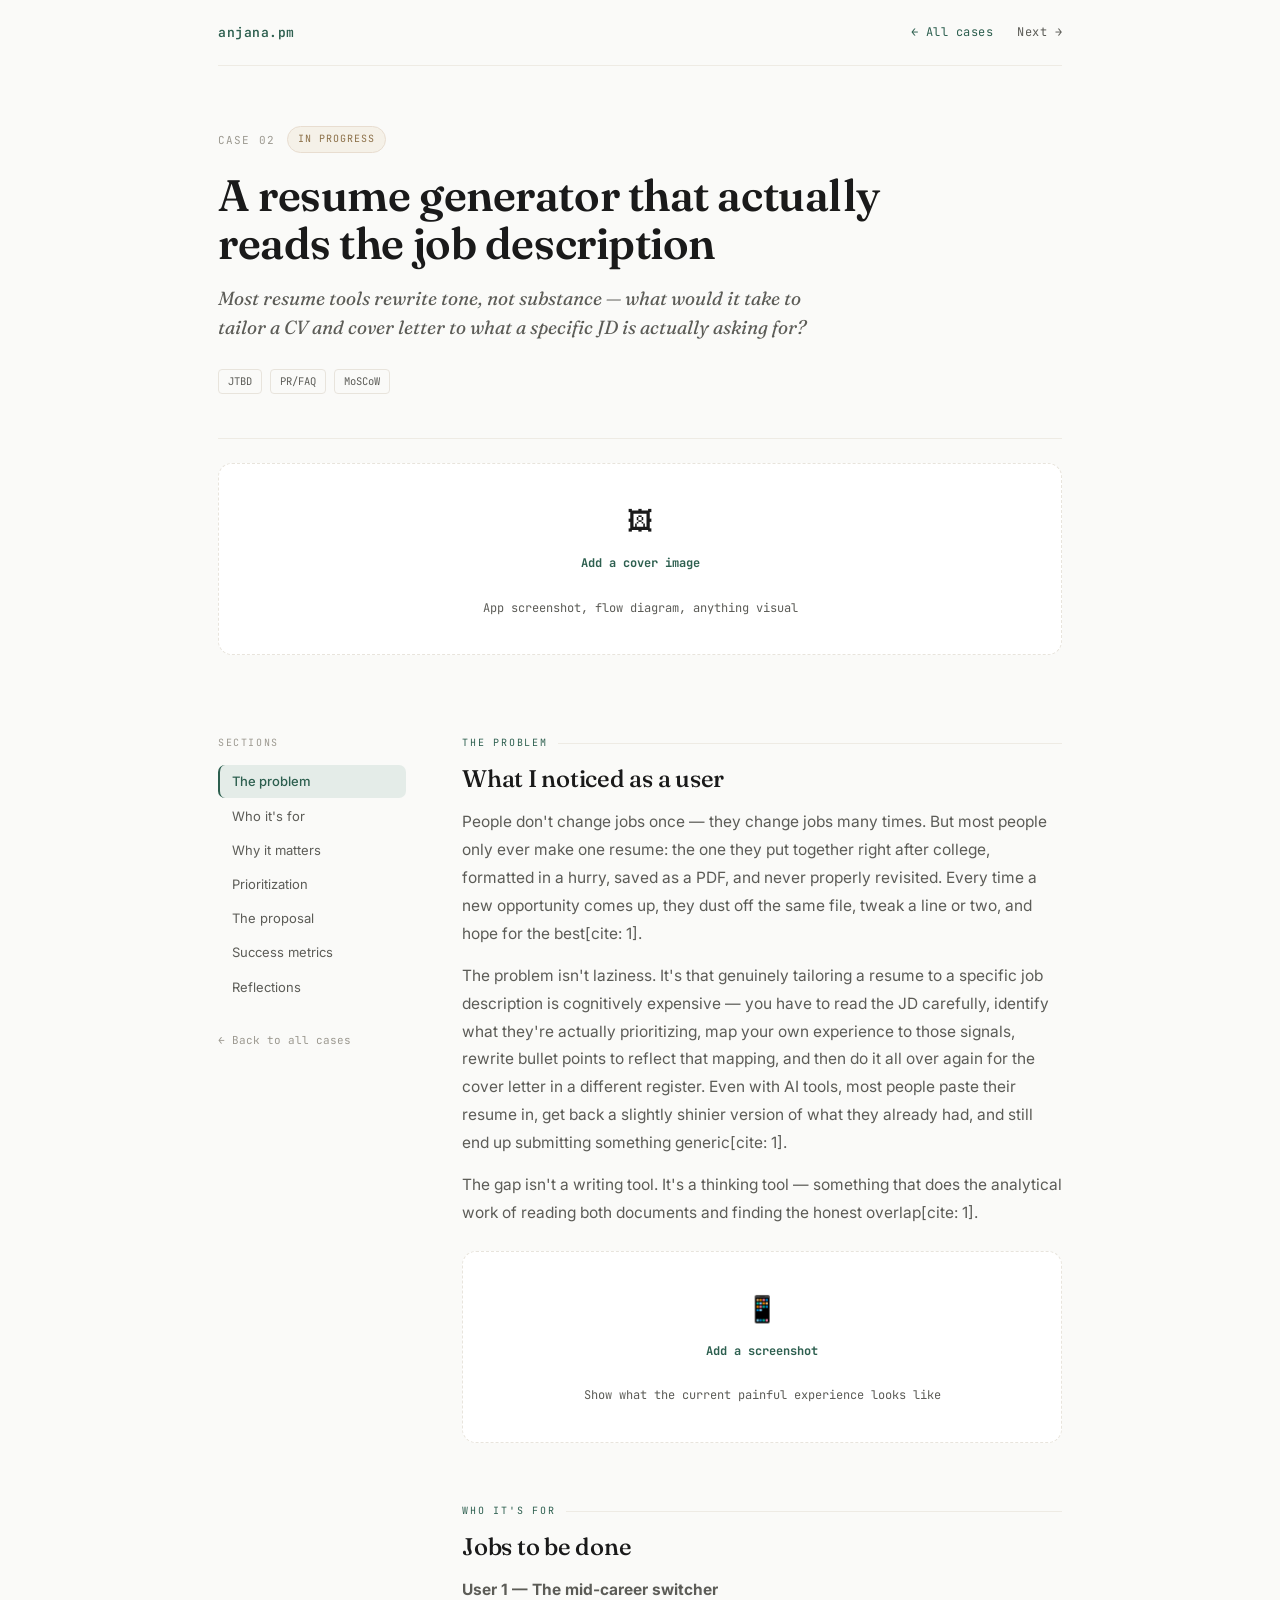
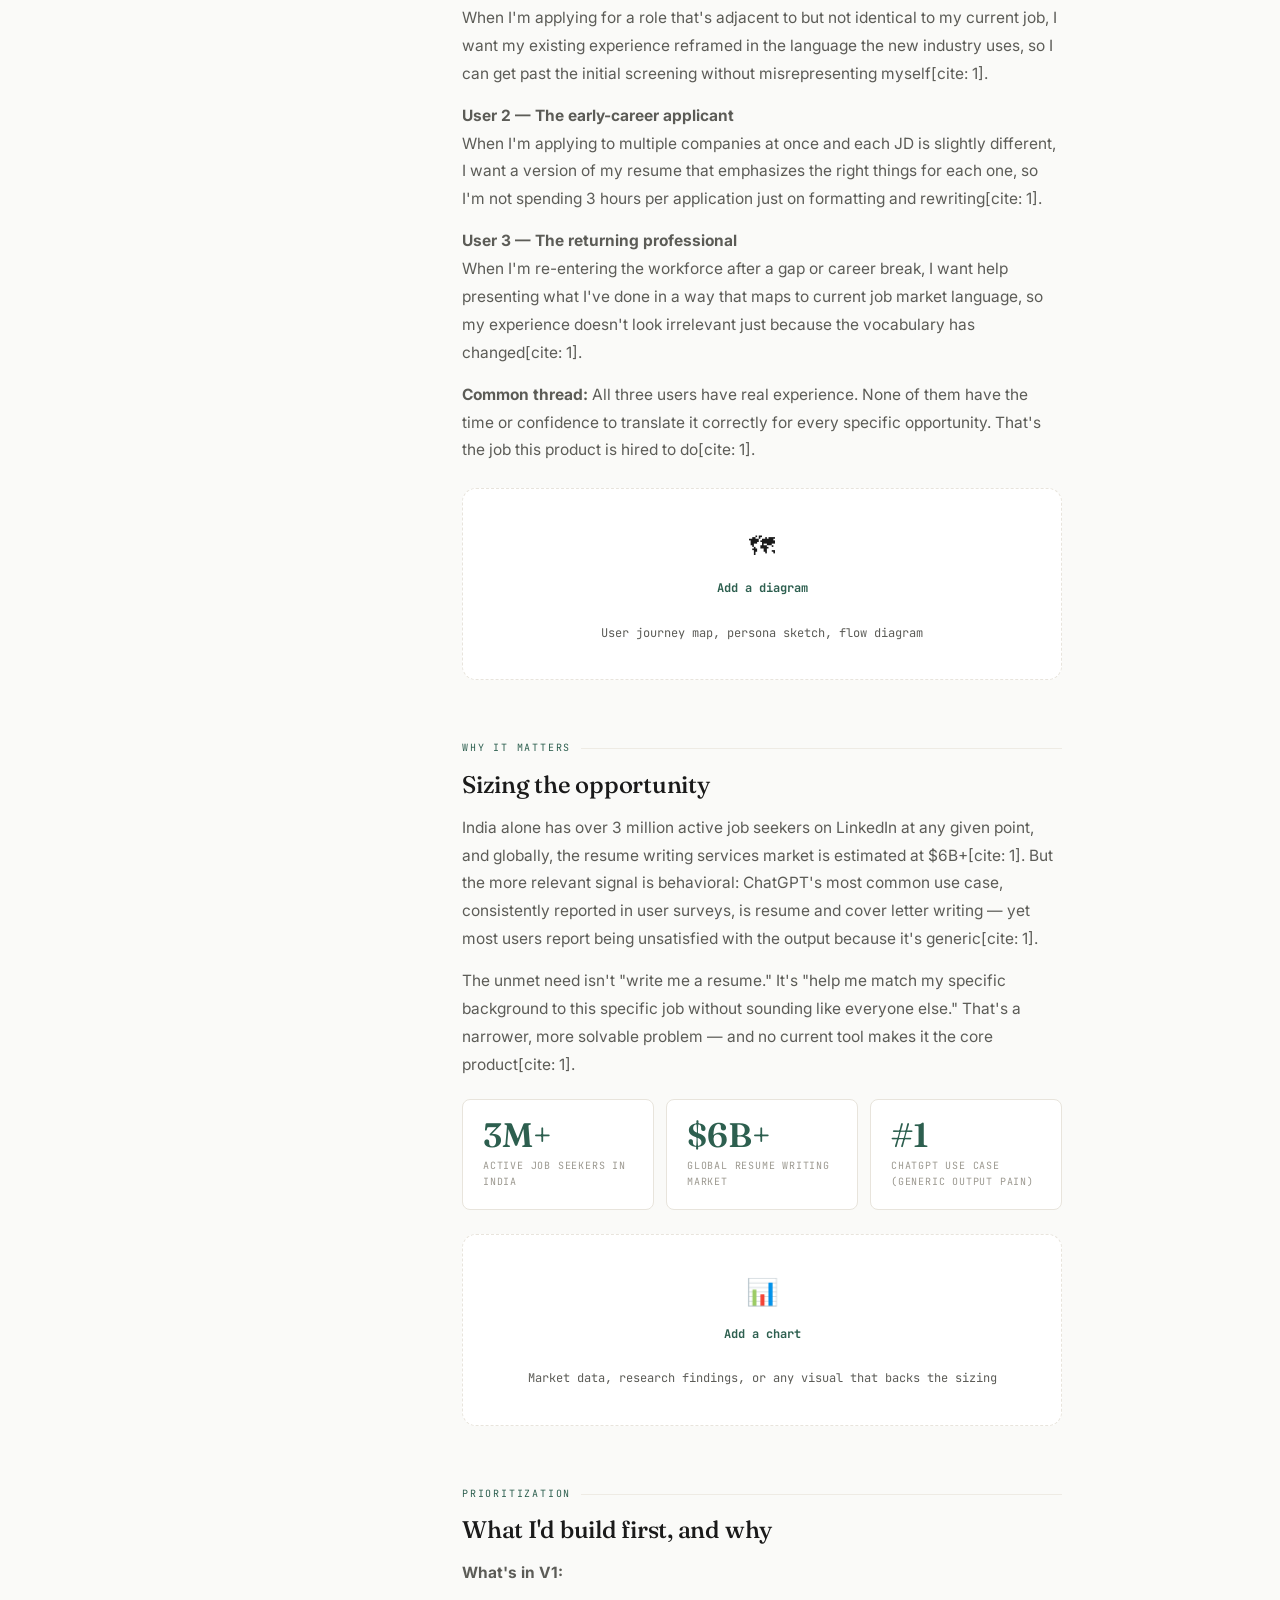
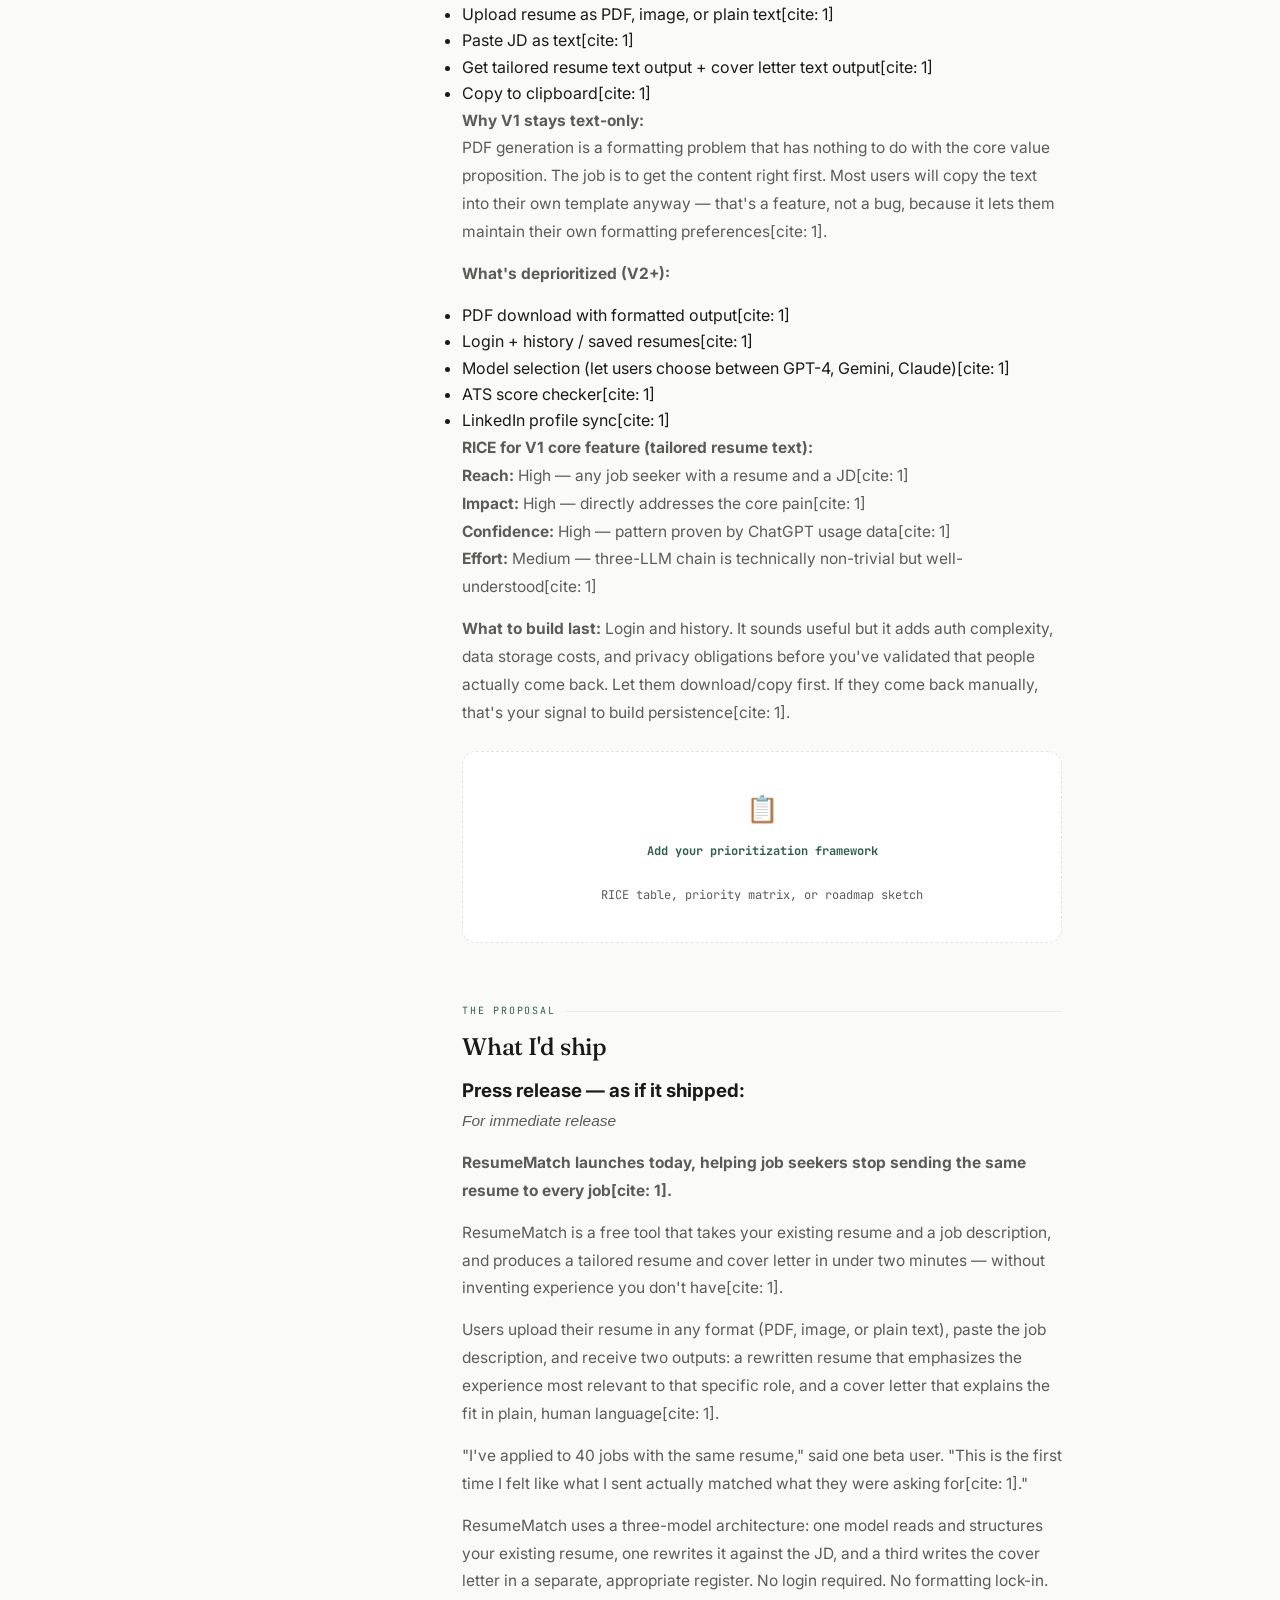
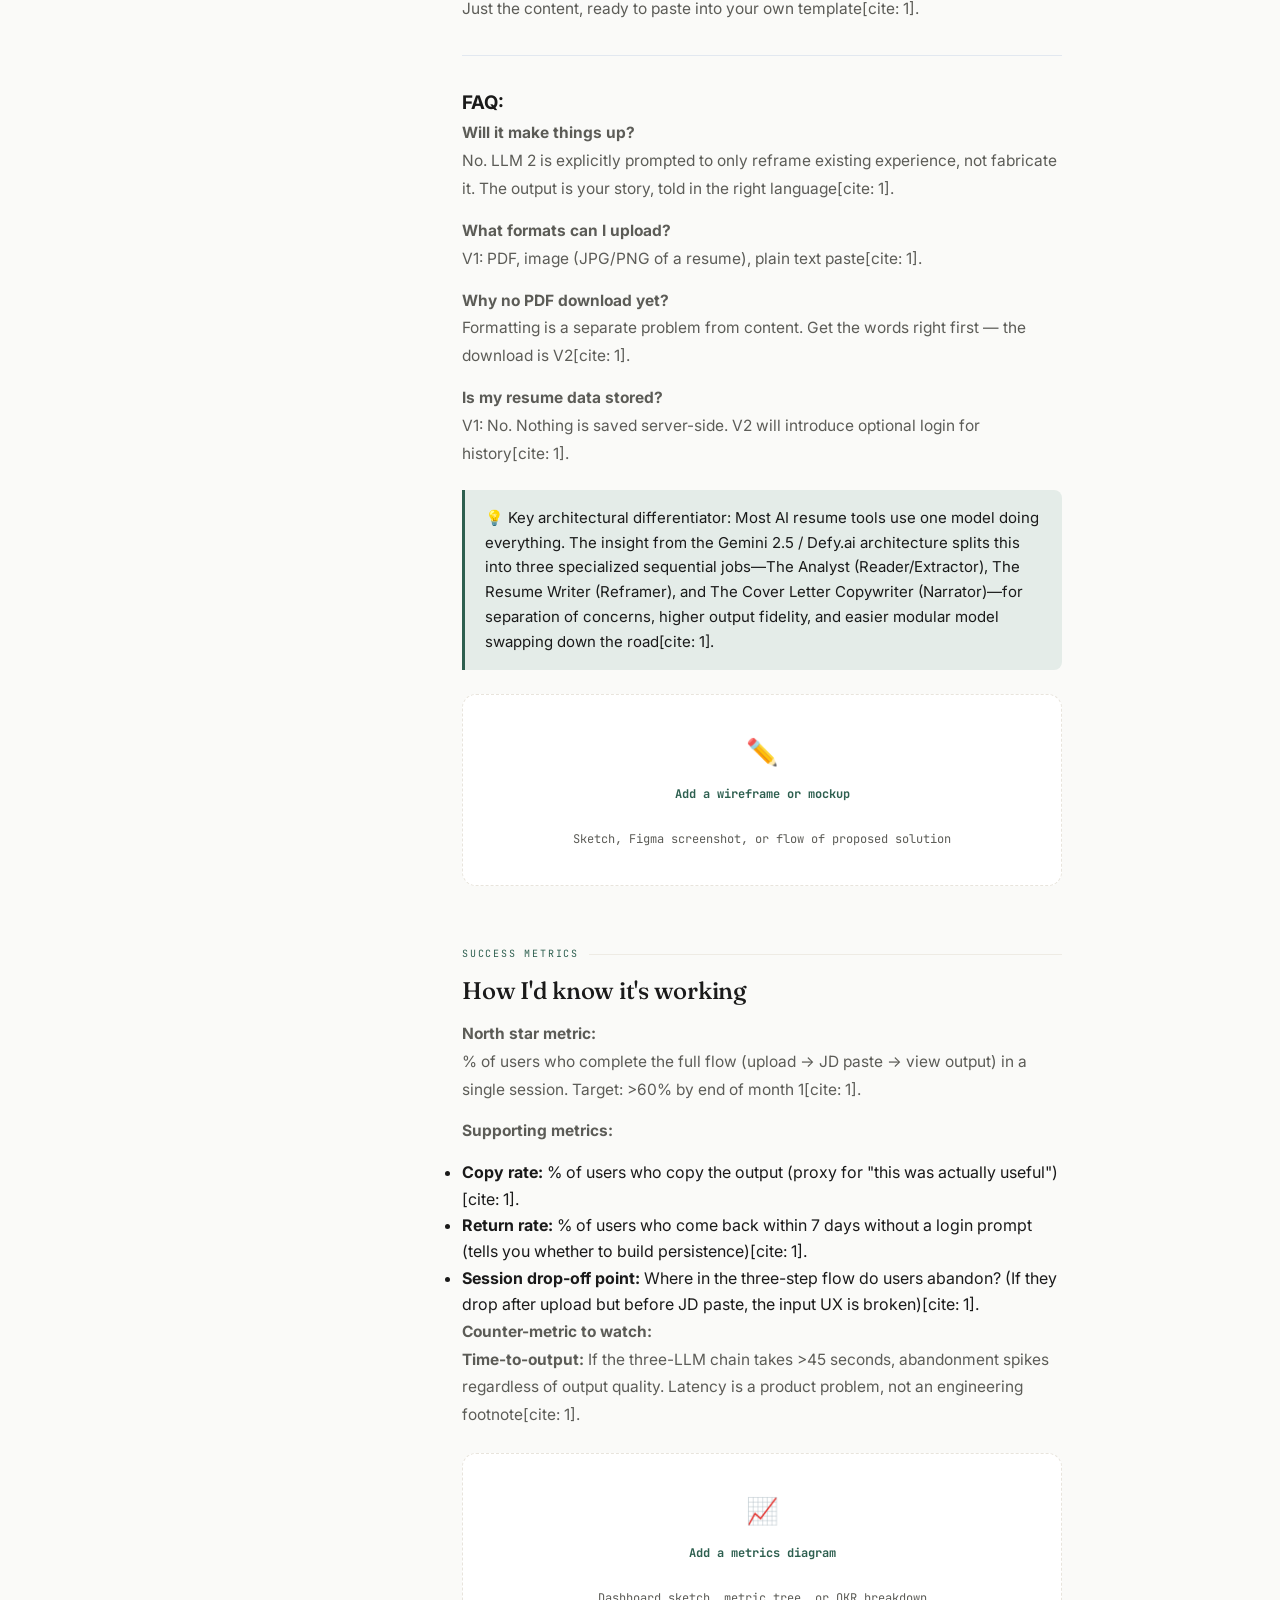
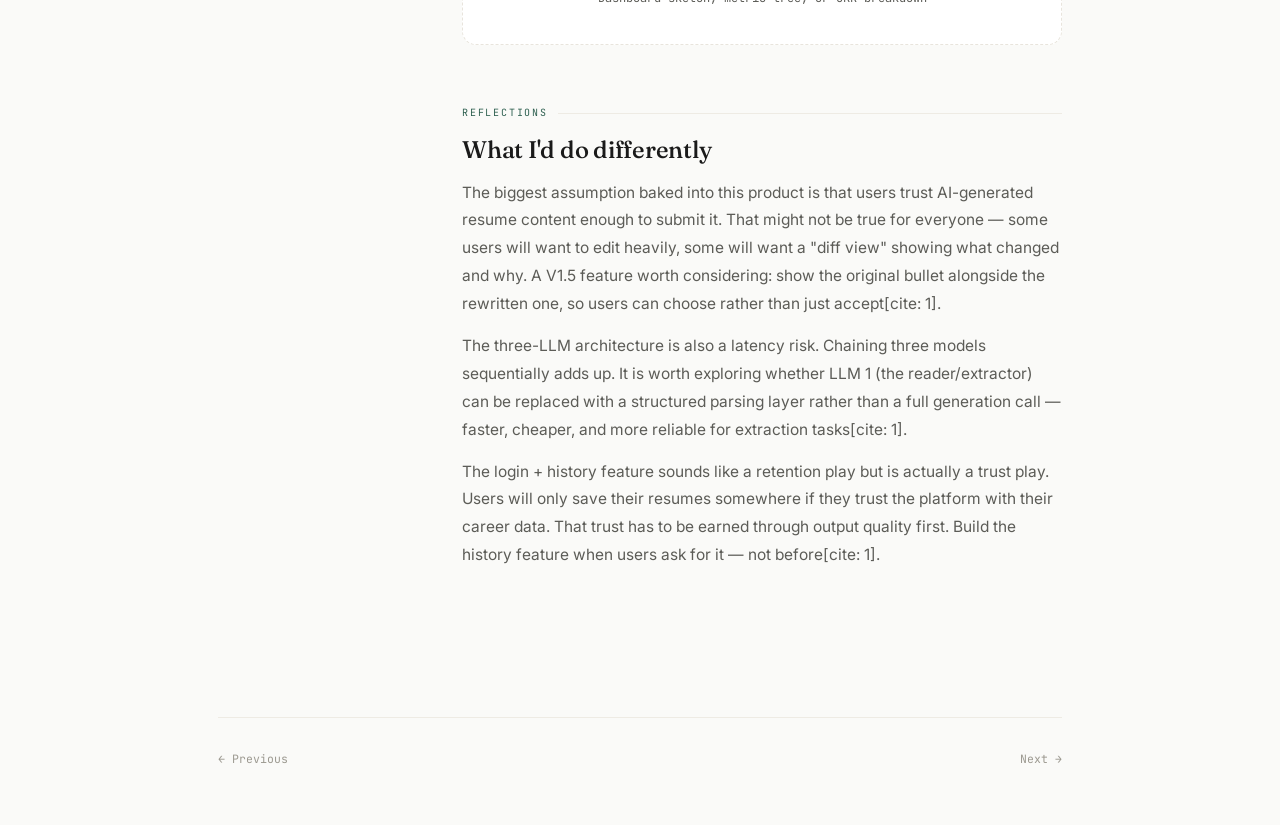
==== commit d5967b19: "Update case-02.html" ====
--- a/case-02.html
+++ b/case-02.html
@@ -77,11 +77,14 @@
       <section class="cs-section" id="problem">
         <div class="cs-section-label">The problem</div>
         <h2>What I noticed as a user</h2>
-        <p><!-- EDIT: Describe the friction. Specific moment, specific pain. -->
-          Write your problem observation here. What were you doing when you noticed this? What was the friction point? Be specific.
-        </p>
-        <p><!-- EDIT: Add more context. Who else faces this? How often? -->
-          Add more context here. Who else faces this problem? How frequently?
+        <p>
+          People don't change jobs once — they change jobs many times. But most people only ever make one resume: the one they put together right after college, formatted in a hurry, saved as a PDF, and never properly revisited. Every time a new opportunity comes up, they dust off the same file, tweak a line or two, and hope for the best[cite: 1].
+        </p>
+        <p>
+          The problem isn't laziness. It's that genuinely tailoring a resume to a specific job description is cognitively expensive — you have to read the JD carefully, identify what they're actually prioritizing, map your own experience to those signals, rewrite bullet points to reflect that mapping, and then do it all over again for the cover letter in a different register. Even with AI tools, most people paste their resume in, get back a slightly shinier version of what they already had, and still end up submitting something generic[cite: 1].
+        </p>
+        <p>
+          The gap isn't a writing tool. It's a thinking tool — something that does the analytical work of reading both documents and finding the honest overlap[cite: 1].
         </p>
 
         <!-- IMAGE ZONE -->
@@ -105,10 +108,17 @@
       <section class="cs-section" id="jtbd">
         <div class="cs-section-label">Who it's for</div>
         <h2>Jobs to be done</h2>
-        <div class="placeholder">
-          <div class="placeholder-label">✏ Edit this section</div>
-          <p>"When [situation], I want to [motivation], so I can [expected outcome]."<br><br>Cover 2–3 distinct user types or jobs if relevant.</p>
-        </div>
+        
+        <p><strong>User 1 — The mid-career switcher</strong><br>
+        When I'm applying for a role that's adjacent to but not identical to my current job, I want my existing experience reframed in the language the new industry uses, so I can get past the initial screening without misrepresenting myself[cite: 1].</p>
+        
+        <p><strong>User 2 — The early-career applicant</strong><br>
+        When I'm applying to multiple companies at once and each JD is slightly different, I want a version of my resume that emphasizes the right things for each one, so I'm not spending 3 hours per application just on formatting and rewriting[cite: 1].</p>
+        
+        <p><strong>User 3 — The returning professional</strong><br>
+        When I'm re-entering the workforce after a gap or career break, I want help presenting what I've done in a way that maps to current job market language, so my experience doesn't look irrelevant just because the vocabulary has changed[cite: 1].</p>
+        
+        <p><strong>Common thread:</strong> All three users have real experience. None of them have the time or confidence to translate it correctly for every specific opportunity. That's the job this product is hired to do[cite: 1].</p>
 
         <!-- IMAGE ZONE -->
         <div class="img-zone" data-key="c02-jtbd">
@@ -131,13 +141,17 @@
       <section class="cs-section" id="sizing">
         <div class="cs-section-label">Why it matters</div>
         <h2>Sizing the opportunity</h2>
-        <p><!-- EDIT: Market size, frequency, who gets hurt at scale -->
-          Write context about why this problem is worth solving at scale.
-        </p>
+        <p>
+          India alone has over 3 million active job seekers on LinkedIn at any given point, and globally, the resume writing services market is estimated at $6B+[cite: 1]. But the more relevant signal is behavioral: ChatGPT's most common use case, consistently reported in user surveys, is resume and cover letter writing — yet most users report being unsatisfied with the output because it's generic[cite: 1]. 
+        </p>
+        <p>
+          The unmet need isn't "write me a resume." It's "help me match my specific background to this specific job without sounding like everyone else." That's a narrower, more solvable problem — and no current tool makes it the core product[cite: 1].
+        </p>
+        
         <div class="metrics-row">
-          <div class="metric-card"><div class="metric-value">—</div><div class="metric-label">Metric one</div></div>
-          <div class="metric-card"><div class="metric-value">—</div><div class="metric-label">Metric two</div></div>
-          <div class="metric-card"><div class="metric-value">—</div><div class="metric-label">Metric three</div></div>
+          <div class="metric-card"><div class="metric-value">3M+</div><div class="metric-label">Active Job Seekers in India</div></div>
+          <div class="metric-card"><div class="metric-value">$6B+</div><div class="metric-label">Global Resume Writing Market</div></div>
+          <div class="metric-card"><div class="metric-value">#1</div><div class="metric-label">ChatGPT Use Case (Generic Output Pain)</div></div>
         </div>
 
         <!-- IMAGE ZONE -->
@@ -161,10 +175,34 @@
       <section class="cs-section" id="prioritization">
         <div class="cs-section-label">Prioritization</div>
         <h2>What I'd build first, and why</h2>
-        <div class="placeholder">
-          <div class="placeholder-label">✏ Edit this section</div>
-          <p>Walk through RICE (Reach, Impact, Confidence, Effort). What did you deprioritize and why? MVP vs full vision?</p>
-        </div>
+        
+        <p><strong>What's in V1:</strong></p>
+        <ul>
+          <li>Upload resume as PDF, image, or plain text[cite: 1]</li>
+          <li>Paste JD as text[cite: 1]</li>
+          <li>Get tailored resume text output + cover letter text output[cite: 1]</li>
+          <li>Copy to clipboard[cite: 1]</li>
+        </ul>
+
+        <p><strong>Why V1 stays text-only:</strong><br>
+        PDF generation is a formatting problem that has nothing to do with the core value proposition. The job is to get the content right first. Most users will copy the text into their own template anyway — that's a feature, not a bug, because it lets them maintain their own formatting preferences[cite: 1].</p>
+
+        <p><strong>What's deprioritized (V2+):</strong></p>
+        <ul>
+          <li>PDF download with formatted output[cite: 1]</li>
+          <li>Login + history / saved resumes[cite: 1]</li>
+          <li>Model selection (let users choose between GPT-4, Gemini, Claude)[cite: 1]</li>
+          <li>ATS score checker[cite: 1]</li>
+          <li>LinkedIn profile sync[cite: 1]</li>
+        </ul>
+
+        <p><strong>RICE for V1 core feature (tailored resume text):</strong><br>
+        <strong>Reach:</strong> High — any job seeker with a resume and a JD[cite: 1]<br>
+        <strong>Impact:</strong> High — directly addresses the core pain[cite: 1]<br>
+        <strong>Confidence:</strong> High — pattern proven by ChatGPT usage data[cite: 1]<br>
+        <strong>Effort:</strong> Medium — three-LLM chain is technically non-trivial but well-understood[cite: 1]</p>
+
+        <p><strong>What to build last:</strong> Login and history. It sounds useful but it adds auth complexity, data storage costs, and privacy obligations before you've validated that people actually come back. Let them download/copy first. If they come back manually, that's your signal to build persistence[cite: 1].</p>
 
         <!-- IMAGE ZONE -->
         <div class="img-zone" data-key="c02-priority">
@@ -187,12 +225,25 @@
       <section class="cs-section" id="proposal">
         <div class="cs-section-label">The proposal</div>
         <h2>What I'd ship</h2>
-        <div class="placeholder">
-          <div class="placeholder-label">✏ Edit this section</div>
-          <p>Describe the feature or product change. PR/FAQ format if relevant: write a short press release as if it shipped. What problem does it solve? Who benefits?</p>
-        </div>
+        
+        <h3>Press release — as if it shipped:</h3>
+        <p><em>For immediate release</em></p>
+        <p><strong>ResumeMatch launches today, helping job seekers stop sending the same resume to every job[cite: 1].</strong></p>
+        <p>ResumeMatch is a free tool that takes your existing resume and a job description, and produces a tailored resume and cover letter in under two minutes — without inventing experience you don't have[cite: 1].</p>
+        <p>Users upload their resume in any format (PDF, image, or plain text), paste the job description, and receive two outputs: a rewritten resume that emphasizes the experience most relevant to that specific role, and a cover letter that explains the fit in plain, human language[cite: 1].</p>
+        <p>"I've applied to 40 jobs with the same resume," said one beta user. "This is the first time I felt like what I sent actually matched what they were asking for[cite: 1]."</p>
+        <p>ResumeMatch uses a three-model architecture: one model reads and structures your existing resume, one rewrites it against the JD, and a third writes the cover letter in a separate, appropriate register. No login required. No formatting lock-in. Just the content, ready to paste into your own template[cite: 1].</p>
+
+        <hr style="margin: 2rem 0; border: 0; border-top: 1px solid #e2e8f0;">
+
+        <h3>FAQ:</h3>
+        <p><strong>Will it make things up?</strong><br>No. LLM 2 is explicitly prompted to only reframe existing experience, not fabricate it. The output is your story, told in the right language[cite: 1].</p>
+        <p><strong>What formats can I upload?</strong><br>V1: PDF, image (JPG/PNG of a resume), plain text paste[cite: 1].</p>
+        <p><strong>Why no PDF download yet?</strong><br>Formatting is a separate problem from content. Get the words right first — the download is V2[cite: 1].</p>
+        <p><strong>Is my resume data stored?</strong><br>V1: No. Nothing is saved server-side. V2 will introduce optional login for history[cite: 1].</p>
+
         <div class="callout">
-          💡 Key insight: Write your sharpest, most specific takeaway here.
+          💡 Key architectural differentiator: Most AI resume tools use one model doing everything. The insight from the Gemini 2.5 / Defy.ai architecture splits this into three specialized sequential jobs—The Analyst (Reader/Extractor), The Resume Writer (Reframer), and The Cover Letter Copywriter (Narrator)—for separation of concerns, higher output fidelity, and easier modular model swapping down the road[cite: 1].
         </div>
 
         <!-- IMAGE ZONE -->
@@ -216,10 +267,19 @@
       <section class="cs-section" id="metrics">
         <div class="cs-section-label">Success metrics</div>
         <h2>How I'd know it's working</h2>
-        <div class="placeholder">
-          <div class="placeholder-label">✏ Edit this section</div>
-          <p>North star metric + 2–3 supporting metrics. What does success look like at 30 / 90 / 365 days? What's the counter-metric?</p>
-        </div>
+        
+        <p><strong>North star metric:</strong><br>
+        % of users who complete the full flow (upload → JD paste → view output) in a single session. Target: >60% by end of month 1[cite: 1].</p>
+        
+        <p><strong>Supporting metrics:</strong></p>
+        <ul>
+          <li><strong>Copy rate:</strong> % of users who copy the output (proxy for "this was actually useful")[cite: 1].</li>
+          <li><strong>Return rate:</strong> % of users who come back within 7 days without a login prompt (tells you whether to build persistence)[cite: 1].</li>
+          <li><strong>Session drop-off point:</strong> Where in the three-step flow do users abandon? (If they drop after upload but before JD paste, the input UX is broken)[cite: 1].</li>
+        </ul>
+
+        <p><strong>Counter-metric to watch:</strong><br>
+        <strong>Time-to-output:</strong> If the three-LLM chain takes >45 seconds, abandonment spikes regardless of output quality. Latency is a product problem, not an engineering footnote[cite: 1].</p>
 
         <!-- IMAGE ZONE -->
         <div class="img-zone" data-key="c02-metrics">
@@ -242,12 +302,15 @@
       <section class="cs-section" id="reflections">
         <div class="cs-section-label">Reflections</div>
         <h2>What I'd do differently</h2>
-        <div class="placeholder">
-          <div class="placeholder-label">✏ Edit this section</div>
-          <p>The biggest assumption baked into this product is that users trust AI-generated resume content enough to submit it. That might not be true for everyone — some users will want to edit heavily, some will want a "diff view" showing what changed and why. A V1.5 feature worth considering: show the original bullet alongside the rewritten one, so users can choose rather than just accept.
-The three-LLM architecture is also a latency risk. Chaining three models sequentially adds up. Worth exploring whether LLM 1 (the reader/extractor) can be replaced with a structured parsing layer rather than a full generation call — faster, cheaper, and more reliable for extraction tasks.
-The login + history feature sounds like a retention play but is actually a trust play. Users will only save their resumes somewhere if they trust the platform with their career data. That trust has to be earned through output quality first. Build the history feature when users ask for it — not before.</p>
-        </div>
+        <p>
+          The biggest assumption baked into this product is that users trust AI-generated resume content enough to submit it. That might not be true for everyone — some users will want to edit heavily, some will want a "diff view" showing what changed and why. A V1.5 feature worth considering: show the original bullet alongside the rewritten one, so users can choose rather than just accept[cite: 1].
+        </p>
+        <p>
+          The three-LLM architecture is also a latency risk. Chaining three models sequentially adds up. It is worth exploring whether LLM 1 (the reader/extractor) can be replaced with a structured parsing layer rather than a full generation call — faster, cheaper, and more reliable for extraction tasks[cite: 1].
+        </p>
+        <p>
+          The login + history feature sounds like a retention play but is actually a trust play. Users will only save their resumes somewhere if they trust the platform with their career data. That trust has to be earned through output quality first. Build the history feature when users ask for it — not before[cite: 1].
+        </p>
       </section>
 
     </main>
